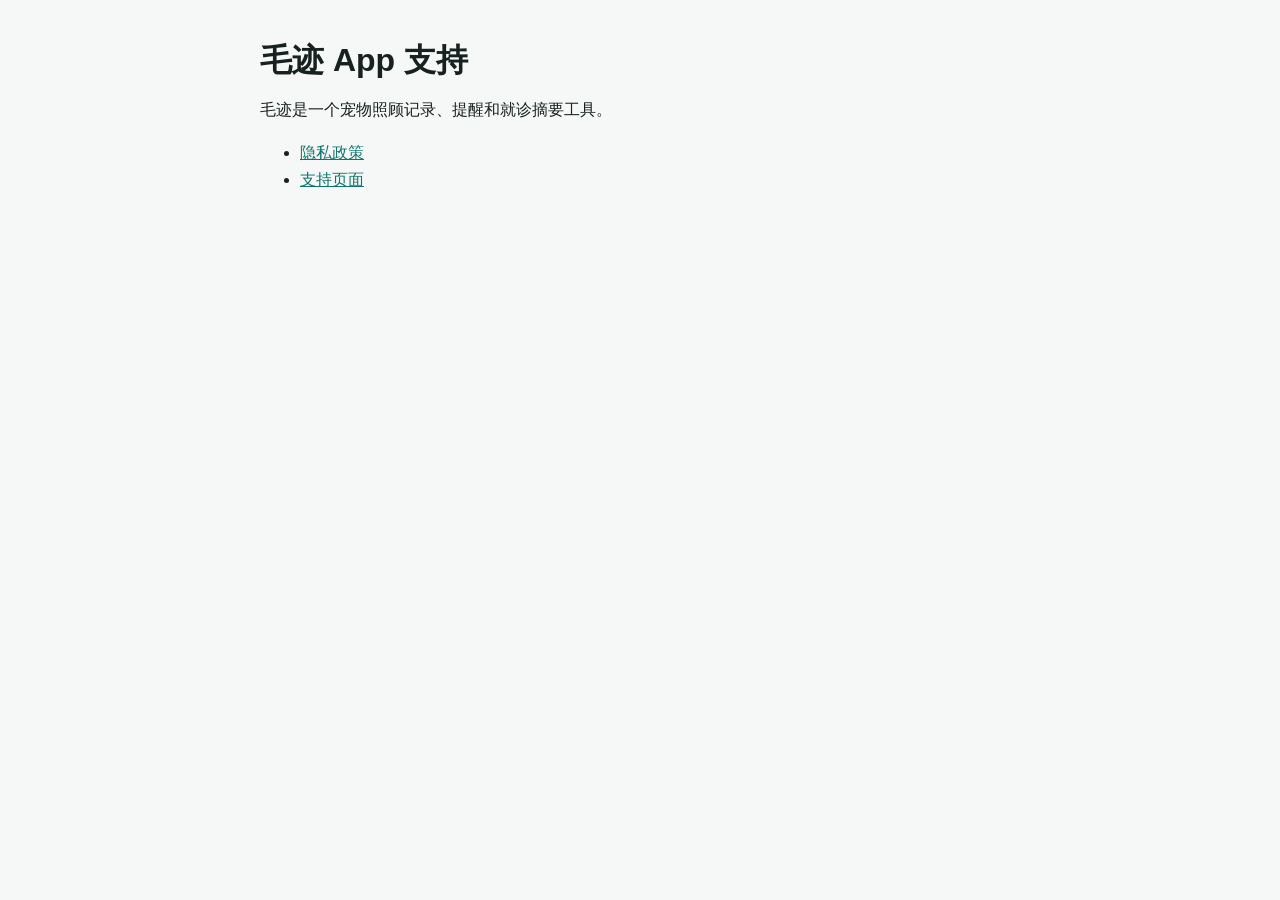
==== index.html @ d9070bbd "Publish Maoji App Store pages" ====
<!doctype html>
<html lang="zh-CN">
<head>
  <meta charset="utf-8">
  <meta name="viewport" content="width=device-width, initial-scale=1">
  <title>毛迹 App 支持</title>
  <style>
    body { font-family: -apple-system, BlinkMacSystemFont, "Segoe UI", sans-serif; line-height: 1.7; margin: 0; color: #17211f; background: #f6f8f7; }
    main { max-width: 760px; margin: 0 auto; padding: 40px 20px 64px; }
    h1 { font-size: 32px; line-height: 1.25; margin: 0 0 8px; }
    p, li { font-size: 16px; }
    a { color: #0f766e; }
  </style>
</head>
<body>
  <main>
    <h1>毛迹 App 支持</h1>
    <p>毛迹是一个宠物照顾记录、提醒和就诊摘要工具。</p>
    <ul>
      <li><a href="./privacy-policy.html">隐私政策</a></li>
      <li><a href="./support.html">支持页面</a></li>
    </ul>
  </main>
</body>
</html>
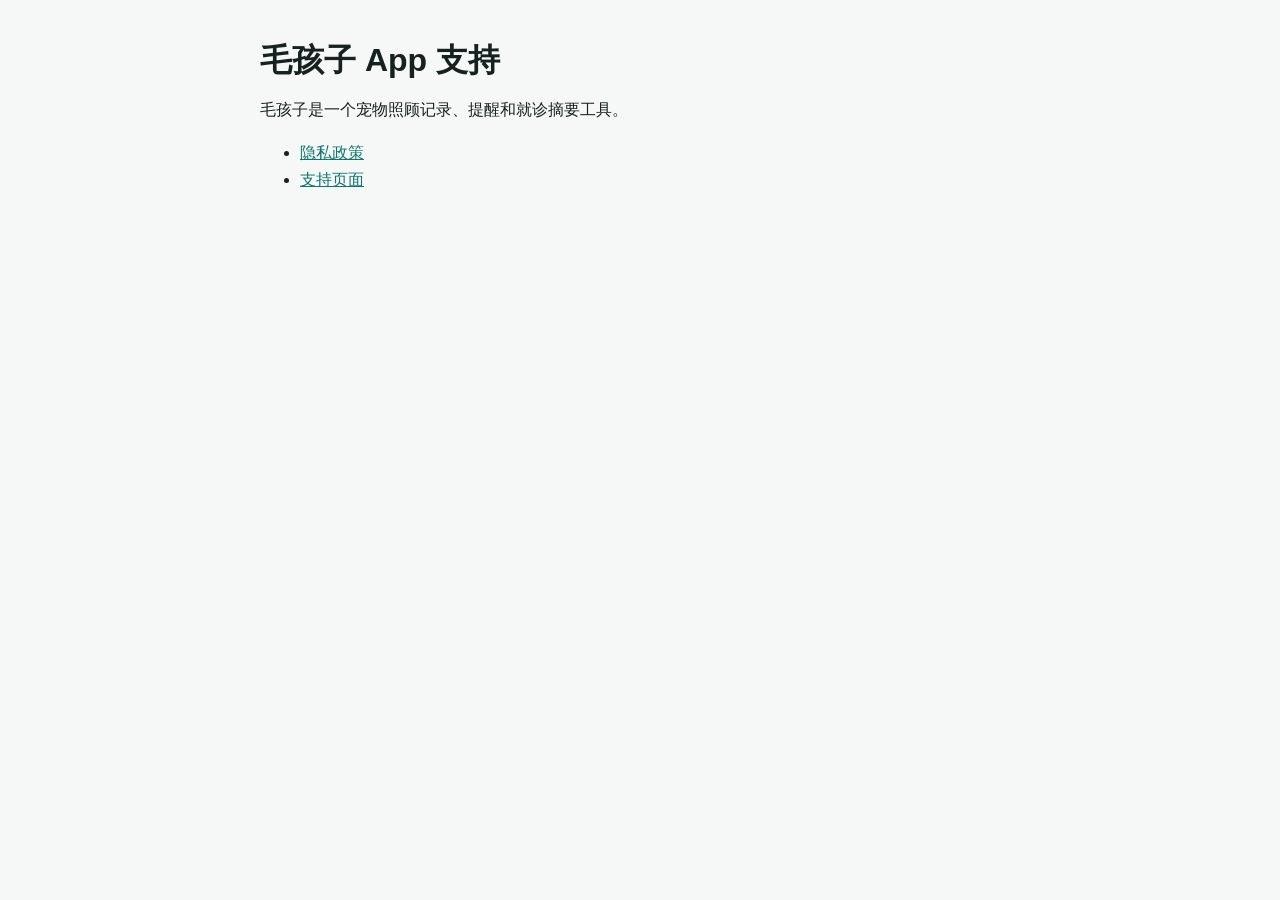
==== commit df3596fc: "Publish 毛孩子 store pages and support email. GitHub Pages still advertised the old name; App Review ne" ====
--- a/index.html
+++ b/index.html
@@ -3,7 +3,7 @@
 <head>
   <meta charset="utf-8">
   <meta name="viewport" content="width=device-width, initial-scale=1">
-  <title>毛迹 App 支持</title>
+  <title>毛孩子 App 支持</title>
   <style>
     body { font-family: -apple-system, BlinkMacSystemFont, "Segoe UI", sans-serif; line-height: 1.7; margin: 0; color: #17211f; background: #f6f8f7; }
     main { max-width: 760px; margin: 0 auto; padding: 40px 20px 64px; }
@@ -14,8 +14,8 @@
 </head>
 <body>
   <main>
-    <h1>毛迹 App 支持</h1>
-    <p>毛迹是一个宠物照顾记录、提醒和就诊摘要工具。</p>
+    <h1>毛孩子 App 支持</h1>
+    <p>毛孩子是一个宠物照顾记录、提醒和就诊摘要工具。</p>
     <ul>
       <li><a href="./privacy-policy.html">隐私政策</a></li>
       <li><a href="./support.html">支持页面</a></li>
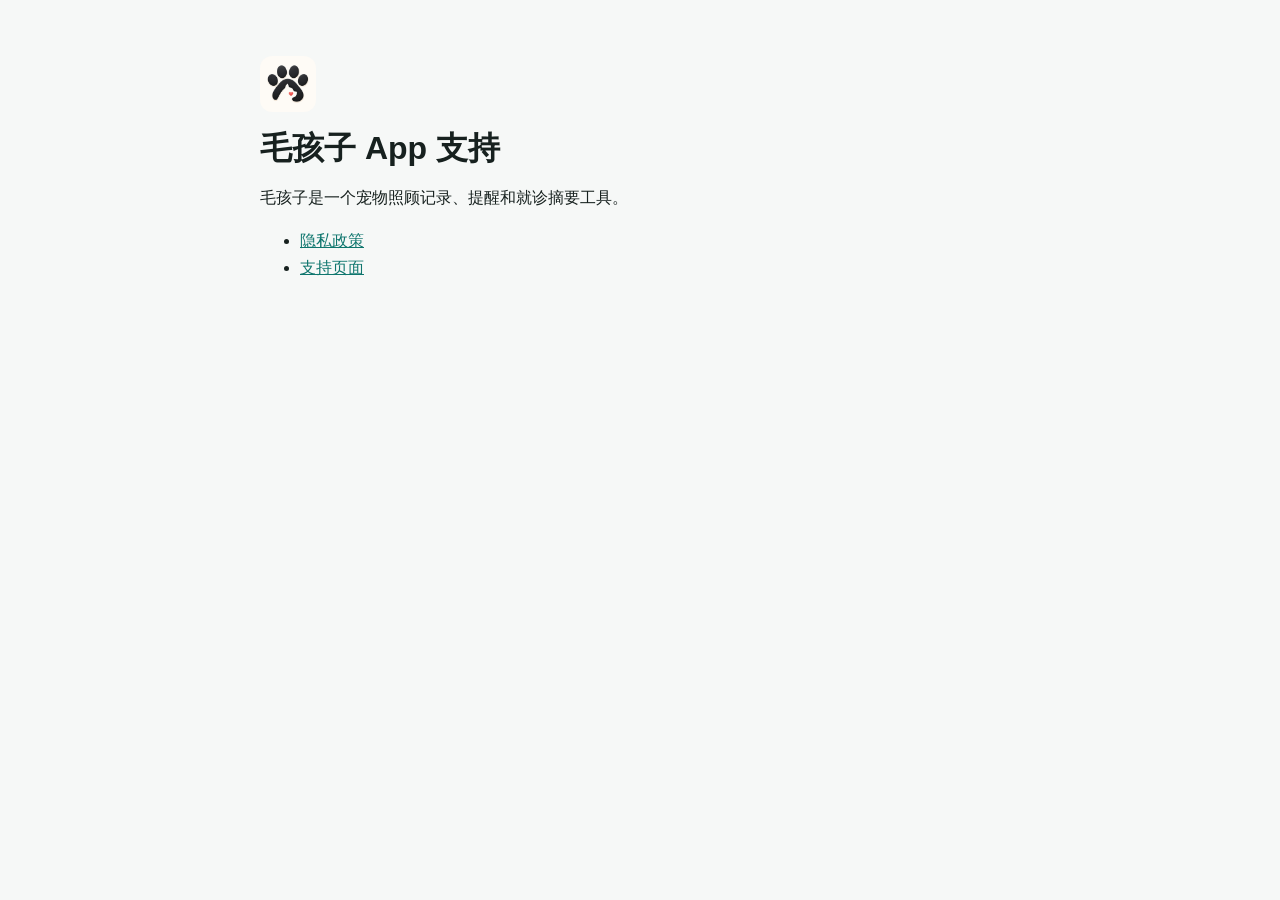
==== commit 9e066eef: "Show the 毛孩子 paw icon on App Store support pages. Co-authored-by: Cursor <cursoragent@cursor.com>" ====
--- a/index.html
+++ b/index.html
@@ -4,16 +4,20 @@
   <meta charset="utf-8">
   <meta name="viewport" content="width=device-width, initial-scale=1">
   <title>毛孩子 App 支持</title>
+  <link rel="icon" type="image/png" sizes="32x32" href="./favicon-32.png">
+  <link rel="apple-touch-icon" href="./apple-touch-icon.png">
   <style>
     body { font-family: -apple-system, BlinkMacSystemFont, "Segoe UI", sans-serif; line-height: 1.7; margin: 0; color: #17211f; background: #f6f8f7; }
     main { max-width: 760px; margin: 0 auto; padding: 40px 20px 64px; }
     h1 { font-size: 32px; line-height: 1.25; margin: 0 0 8px; }
     p, li { font-size: 16px; }
     a { color: #0f766e; }
+    .brand img { width: 56px; height: 56px; border-radius: 12px; display: block; margin: 0 0 16px; }
   </style>
 </head>
 <body>
   <main>
+    <p class="brand"><img src="./apple-touch-icon.png" width="56" height="56" alt="毛孩子"></p>
     <h1>毛孩子 App 支持</h1>
     <p>毛孩子是一个宠物照顾记录、提醒和就诊摘要工具。</p>
     <ul>
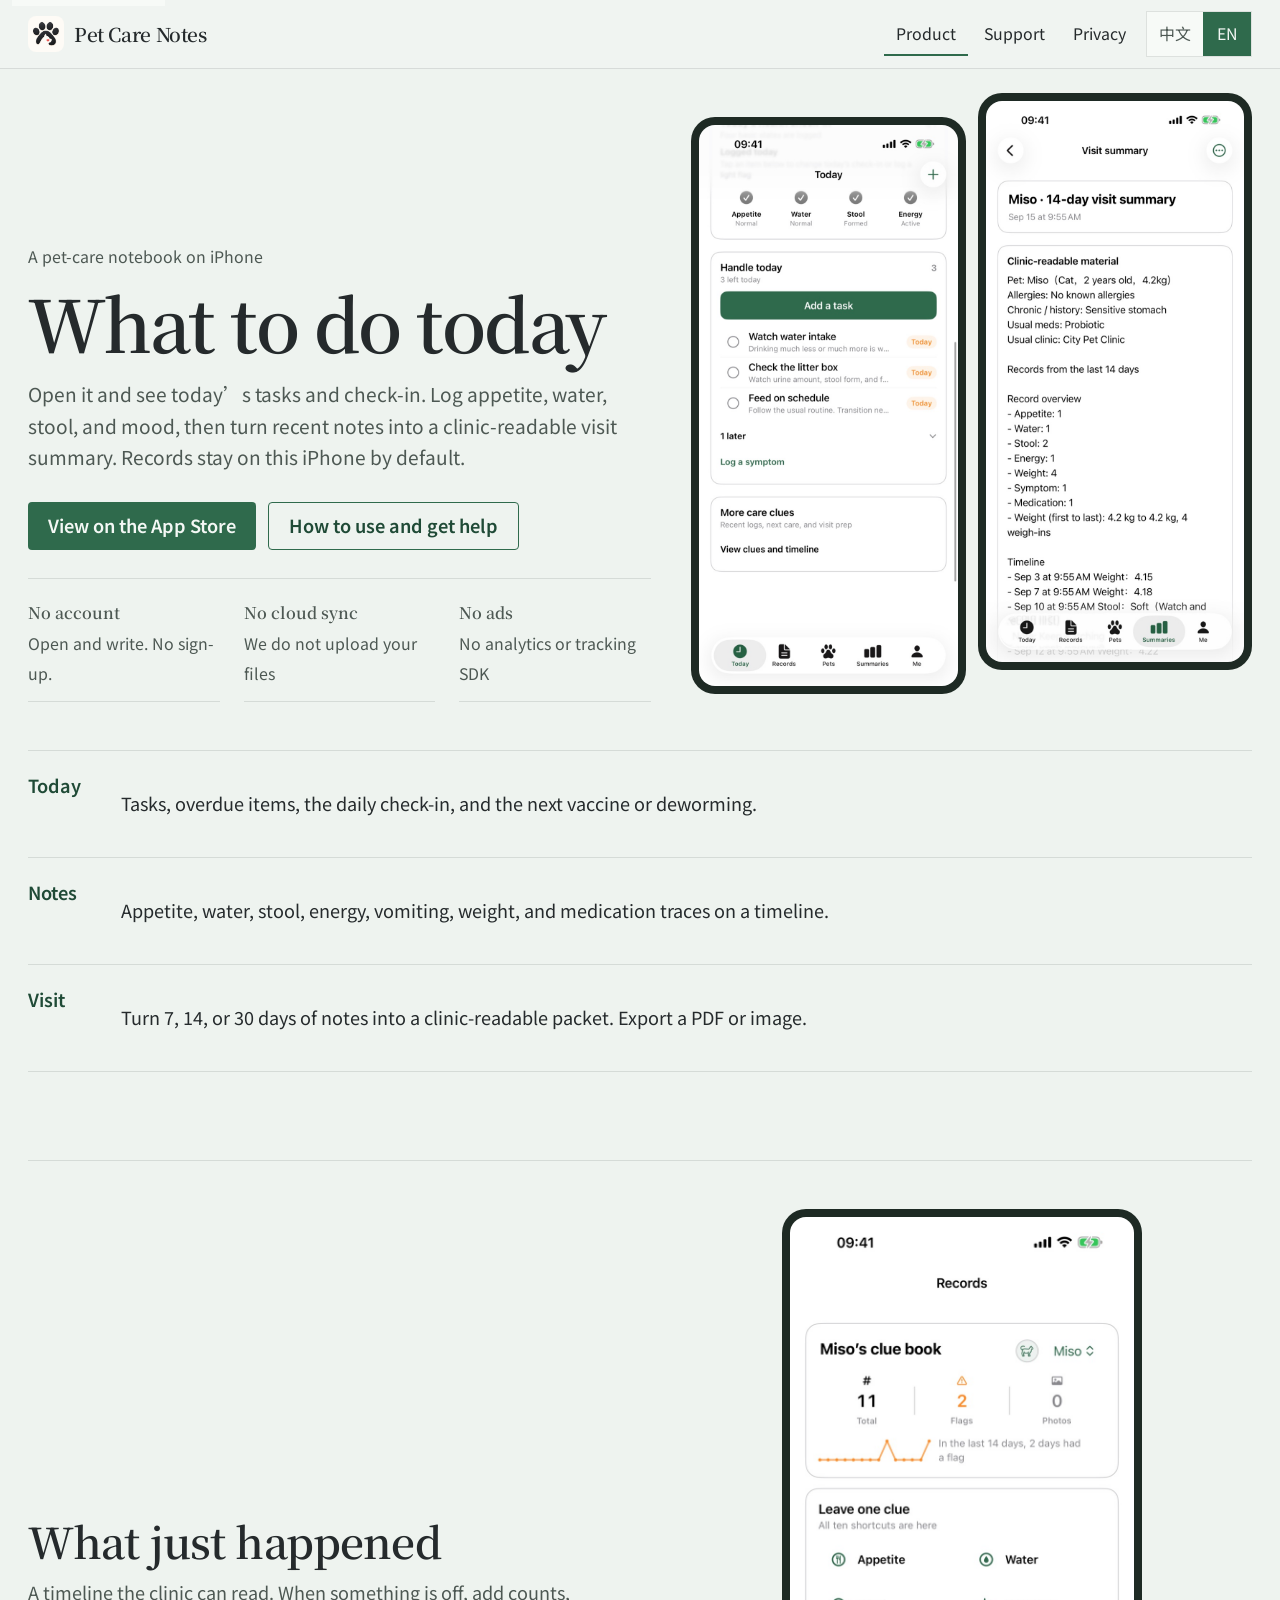
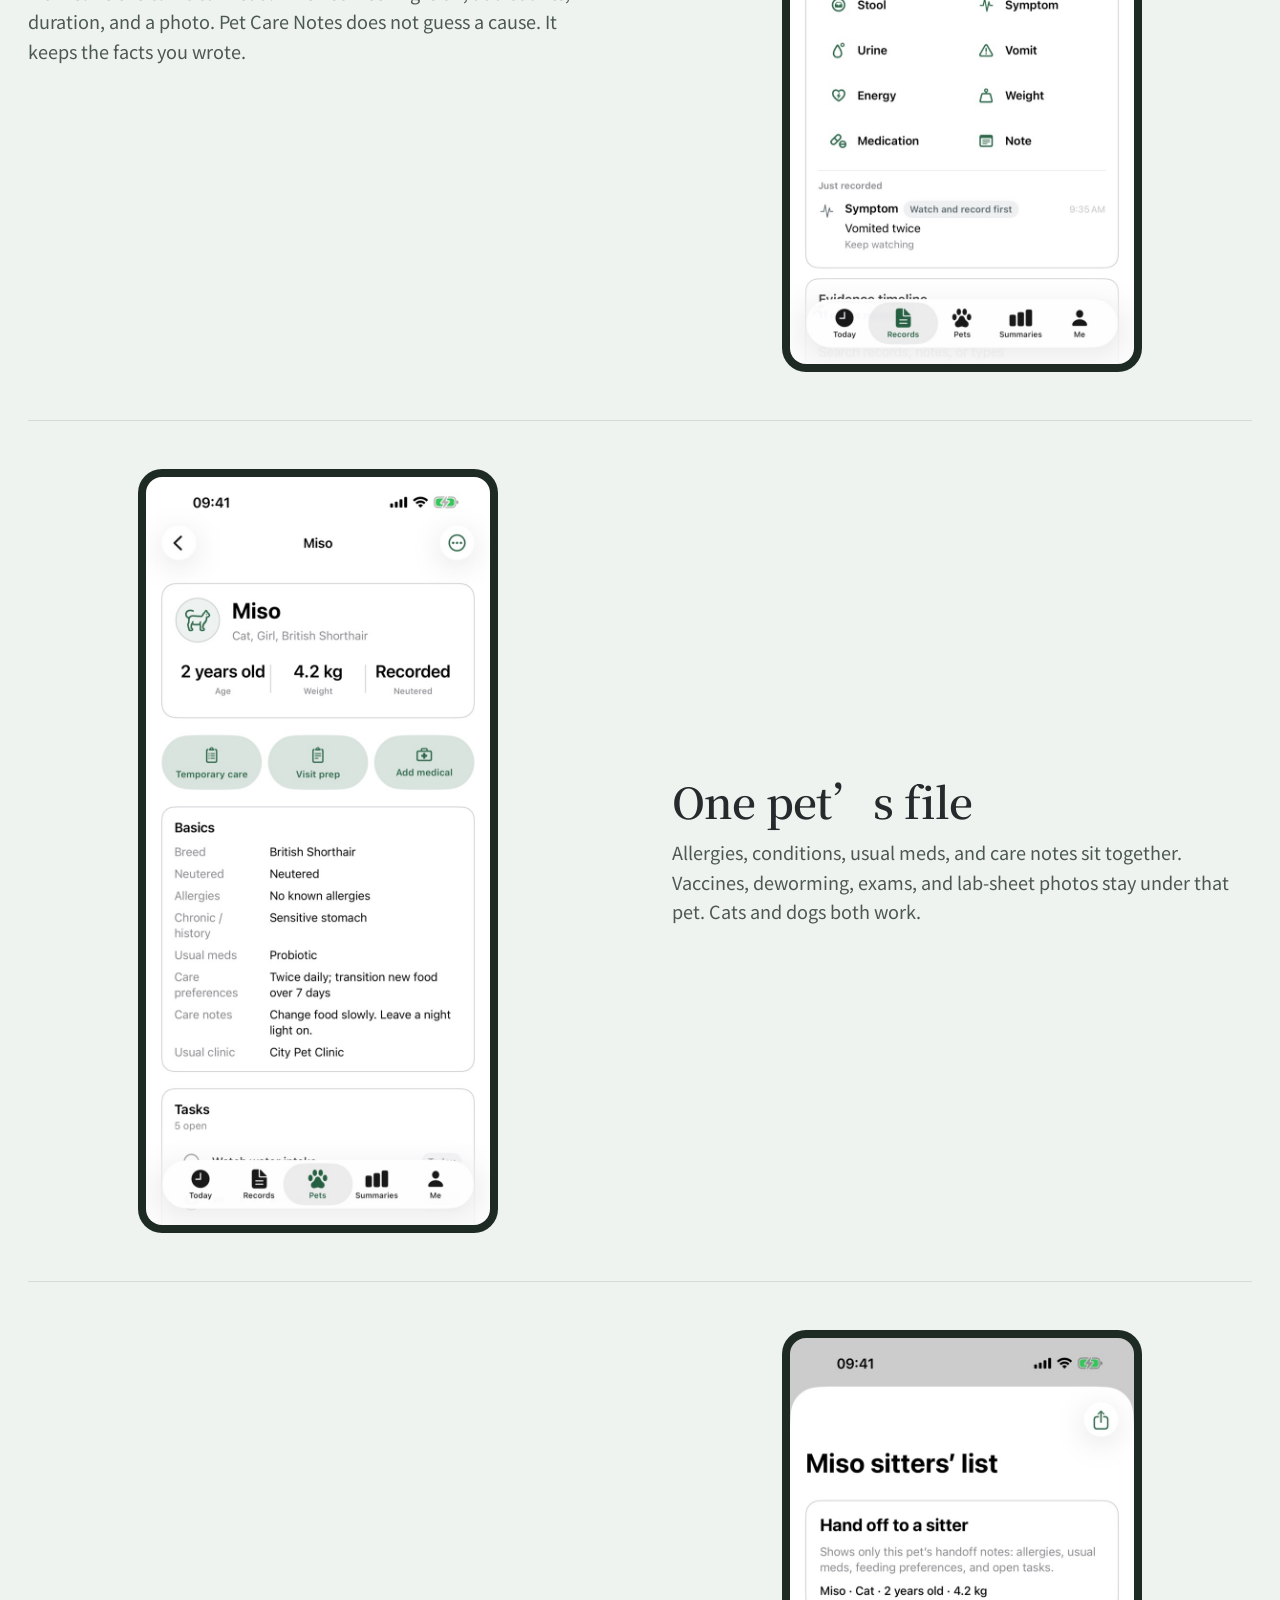
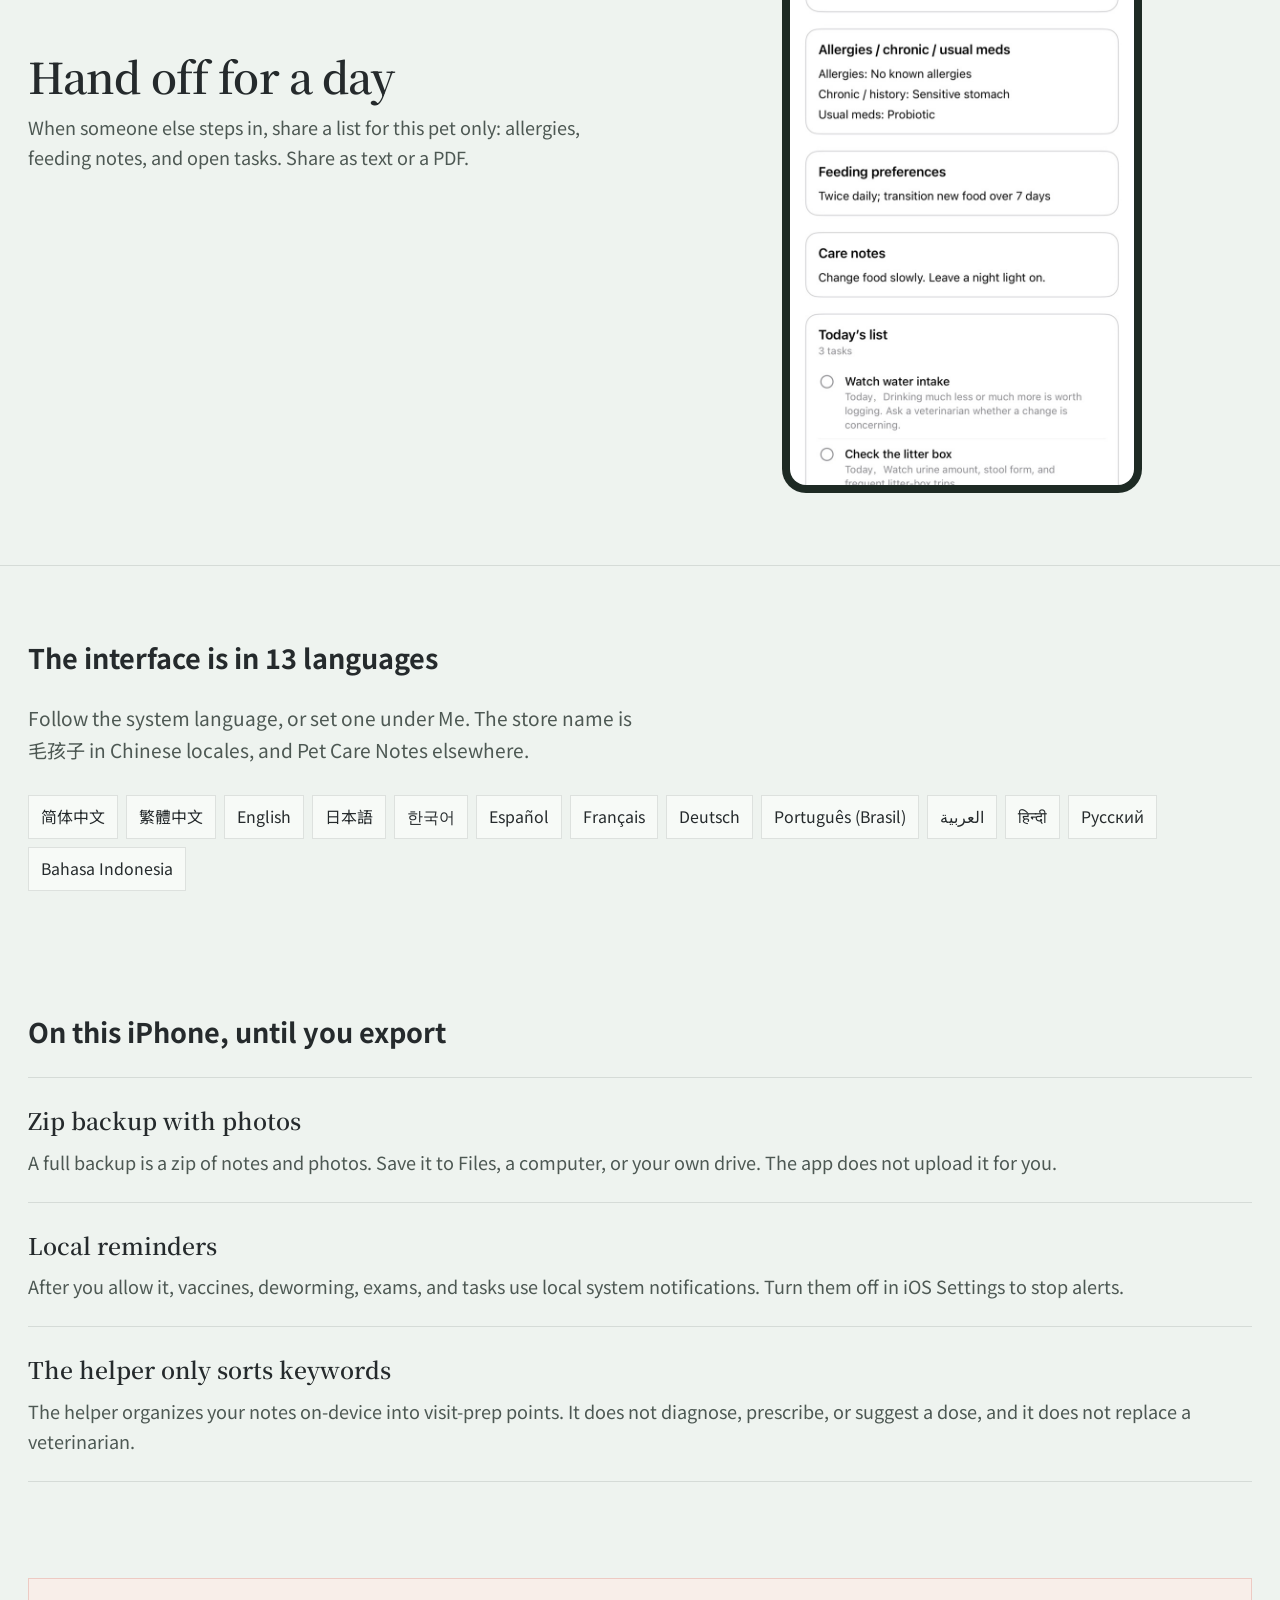
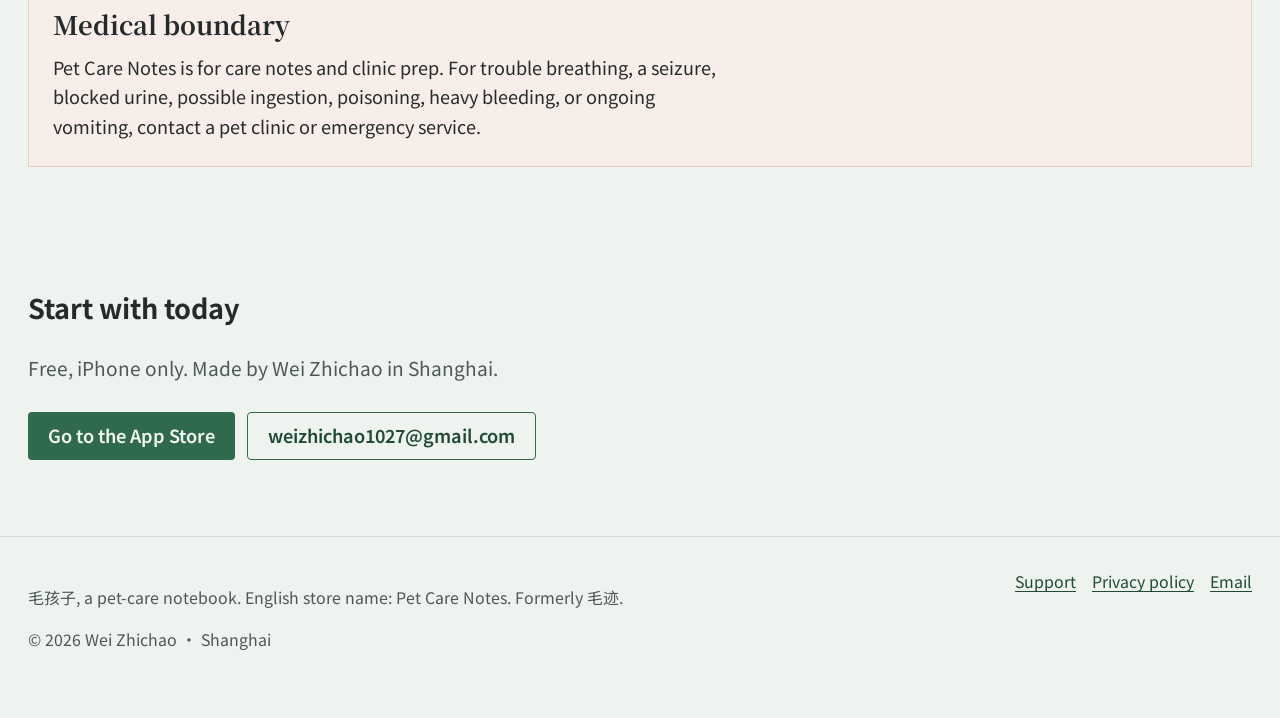
==== commit 51f1dee2: "Replace thin App Store stubs with the bilingual 毛孩子 site. Marketing, support, and privacy now share " ====
--- a/index.html
+++ b/index.html
@@ -1,29 +1,340 @@
 <!doctype html>
-<html lang="zh-CN">
+<html lang="zh-Hans">
 <head>
   <meta charset="utf-8">
   <meta name="viewport" content="width=device-width, initial-scale=1">
-  <title>毛孩子 App 支持</title>
-  <link rel="icon" type="image/png" sizes="32x32" href="./favicon-32.png">
-  <link rel="apple-touch-icon" href="./apple-touch-icon.png">
-  <style>
-    body { font-family: -apple-system, BlinkMacSystemFont, "Segoe UI", sans-serif; line-height: 1.7; margin: 0; color: #17211f; background: #f6f8f7; }
-    main { max-width: 760px; margin: 0 auto; padding: 40px 20px 64px; }
-    h1 { font-size: 32px; line-height: 1.25; margin: 0 0 8px; }
-    p, li { font-size: 16px; }
-    a { color: #0f766e; }
-    .brand img { width: 56px; height: 56px; border-radius: 12px; display: block; margin: 0 0 16px; }
-  </style>
+  <title>毛孩子 · Pet Care Notes</title>
+  <meta name="description" content="毛孩子是给宠主用的本机宠物照顾工具。打开就看见今天该做什么，记下刚刚发生的事，再整理成给医生看的摘要。无账号、无广告、无云同步。">
+  <meta property="og:title" content="毛孩子 · Pet Care Notes">
+  <meta property="og:description" content="本机记下猫狗今天该做什么，再把记录整理成就诊摘要。无账号，无广告。">
+  <meta property="og:image" content="assets/og-icon.png">
+  <meta property="og:type" content="website">
+  <link rel="canonical" href="https://weizhichao1027-collab.github.io/maoji-app-store-pages/">
+  <link rel="icon" type="image/png" sizes="32x32" href="assets/favicon-32.png">
+  <link rel="apple-touch-icon" href="assets/apple-touch-icon.png">
+  <link rel="preconnect" href="https://fonts.googleapis.com">
+  <link rel="preconnect" href="https://fonts.gstatic.com" crossorigin>
+  <link href="https://fonts.googleapis.com/css2?family=Noto+Sans+SC:wght@400;500;600;700&family=Noto+Serif+SC:wght@500;600;700&display=swap" rel="stylesheet">
+  <link rel="stylesheet" href="assets/site.css">
 </head>
 <body>
-  <main>
-    <p class="brand"><img src="./apple-touch-icon.png" width="56" height="56" alt="毛孩子"></p>
-    <h1>毛孩子 App 支持</h1>
-    <p>毛孩子是一个宠物照顾记录、提醒和就诊摘要工具。</p>
-    <ul>
-      <li><a href="./privacy-policy.html">隐私政策</a></li>
-      <li><a href="./support.html">支持页面</a></li>
-    </ul>
-  </main>
+  <input type="radio" name="site-lang" id="lang-zh" class="lang-switch" checked>
+  <input type="radio" name="site-lang" id="lang-en" class="lang-switch">
+  <div class="page">
+    <a class="skip" href="#main">
+      <span class="t-zh">跳到正文</span>
+      <span class="t-en">Skip to content</span>
+    </a>
+    <header class="site-header">
+      <div class="wrap">
+        <a class="brand" href="./">
+          <img src="assets/app-icon.png" width="36" height="36" alt="">
+          <span class="brand-name">
+            <span class="t-zh">毛孩子</span>
+            <span class="t-en">Pet Care Notes</span>
+          </span>
+        </a>
+        <nav class="nav" aria-label="Primary">
+          <a href="./" aria-current="page">
+            <span class="t-zh">产品</span>
+            <span class="t-en">Product</span>
+          </a>
+          <a href="support.html">
+            <span class="t-zh">支持</span>
+            <span class="t-en">Support</span>
+          </a>
+          <a href="privacy-policy.html">
+            <span class="t-zh">隐私</span>
+            <span class="t-en">Privacy</span>
+          </a>
+          <span class="lang-toggle" role="group" aria-label="Language">
+            <label for="lang-zh">中文</label>
+            <label for="lang-en">EN</label>
+          </span>
+        </nav>
+      </div>
+    </header>
+
+    <main id="main">
+      <section class="hero">
+        <div class="wrap hero-grid">
+          <div>
+            <p class="kicker">
+              <span class="t-zh">iPhone 上的宠物照顾笔记本</span>
+              <span class="t-en">A pet-care notebook on iPhone</span>
+            </p>
+            <h1>
+              <span class="t-zh">今天该做什么</span>
+              <span class="t-en">What to do today</span>
+            </h1>
+            <p class="lede">
+              <span class="t-zh">打开就看见待办和打卡。记下食欲、饮水、便便和精神，再把最近记录整理成医生可读的就诊摘要。数据默认只留在这台 iPhone。</span>
+              <span class="t-en">Open it and see today’s tasks and check-in. Log appetite, water, stool, and mood, then turn recent notes into a clinic-readable visit summary. Records stay on this iPhone by default.</span>
+            </p>
+            <div class="cta-row">
+              <a class="btn btn-solid" href="https://apps.apple.com/app/id6788202619">
+                <span class="t-zh">在 App Store 查看</span>
+                <span class="t-en">View on the App Store</span>
+              </a>
+              <a class="btn btn-line" href="support.html">
+                <span class="t-zh">使用说明与支持</span>
+                <span class="t-en">How to use and get help</span>
+              </a>
+            </div>
+            <div class="facts">
+              <div>
+                <b>
+                  <span class="t-zh">无账号</span>
+                  <span class="t-en">No account</span>
+                </b>
+                <span>
+                  <span class="t-zh">打开就能记，不用注册</span>
+                  <span class="t-en">Open and write. No sign-up.</span>
+                </span>
+              </div>
+              <div>
+                <b>
+                  <span class="t-zh">无云同步</span>
+                  <span class="t-en">No cloud sync</span>
+                </b>
+                <span>
+                  <span class="t-zh">我们不上传你的档案</span>
+                  <span class="t-en">We do not upload your files</span>
+                </span>
+              </div>
+              <div>
+                <b>
+                  <span class="t-zh">无广告</span>
+                  <span class="t-en">No ads</span>
+                </b>
+                <span>
+                  <span class="t-zh">也没有分析或追踪 SDK</span>
+                  <span class="t-en">No analytics or tracking SDK</span>
+                </span>
+              </div>
+            </div>
+          </div>
+          <div class="hero-phones" aria-hidden="false">
+            <figure class="phone">
+              <img class="shot-zh" src="assets/shots/zh-01-today.jpg" width="360" height="782" alt="今日页：待办、打卡和照顾舱">
+              <img class="shot-en" src="assets/shots/en-01-today.jpg" width="360" height="782" alt="Today: tasks, check-in, and the care desk">
+            </figure>
+            <figure class="phone">
+              <img class="shot-zh" src="assets/shots/zh-03-summary.jpg" width="360" height="782" alt="就诊摘要：只整理记录，不做诊断">
+              <img class="shot-en" src="assets/shots/en-03-summary.jpg" width="360" height="782" alt="Visit summary: records only, no diagnosis">
+            </figure>
+          </div>
+        </div>
+      </section>
+
+      <section class="ledger">
+        <div class="wrap">
+          <ol>
+            <li>
+              <span class="mark">
+                <span class="t-zh">今日</span>
+                <span class="t-en">Today</span>
+              </span>
+              <div>
+                <p class="t-zh">待办、逾期、健康打卡，和下一次疫苗或驱虫。</p>
+                <p class="t-en">Tasks, overdue items, the daily check-in, and the next vaccine or deworming.</p>
+              </div>
+            </li>
+            <li>
+              <span class="mark">
+                <span class="t-zh">记录</span>
+                <span class="t-en">Notes</span>
+              </span>
+              <div>
+                <p class="t-zh">食欲、饮水、排便、精神、呕吐、体重和用药痕迹，留在时间线里。</p>
+                <p class="t-en">Appetite, water, stool, energy, vomiting, weight, and medication traces on a timeline.</p>
+              </div>
+            </li>
+            <li>
+              <span class="mark">
+                <span class="t-zh">摘要</span>
+                <span class="t-en">Visit</span>
+              </span>
+              <div>
+                <p class="t-zh">把 7、14 或 30 天的记录整理成医生可读的材料，导出 PDF 或图片。</p>
+                <p class="t-en">Turn 7, 14, or 30 days of notes into a clinic-readable packet. Export a PDF or image.</p>
+              </div>
+            </li>
+          </ol>
+        </div>
+      </section>
+
+      <section class="feature">
+        <div class="wrap">
+          <article class="feature-grid">
+            <div class="copy">
+              <h2>
+                <span class="t-zh">记下刚刚发生的事</span>
+                <span class="t-en">What just happened</span>
+              </h2>
+              <p class="t-zh">时间线留下可给医生看的线索。异常时可以补次数、持续时间和照片。毛孩子不猜测病因，只保留你写下的事实。</p>
+              <p class="t-en">A timeline the clinic can read. When something is off, add counts, duration, and a photo. Pet Care Notes does not guess a cause. It keeps the facts you wrote.</p>
+            </div>
+            <figure class="feature-shot">
+              <img class="shot-zh" src="assets/shots/zh-02-records.jpg" width="360" height="782" alt="记录页时间线">
+              <img class="shot-en" src="assets/shots/en-02-records.jpg" width="360" height="782" alt="Records timeline">
+            </figure>
+          </article>
+
+          <article class="feature-grid reverse">
+            <div class="copy">
+              <h2>
+                <span class="t-zh">一只猫的档案</span>
+                <span class="t-en">One pet’s file</span>
+              </h2>
+              <p class="t-zh">过敏、慢病、常用药和照顾备注放在一起。疫苗、驱虫、体检和化验单照片也在同一只宠物下面。猫和狗都能建档。</p>
+              <p class="t-en">Allergies, conditions, usual meds, and care notes sit together. Vaccines, deworming, exams, and lab-sheet photos stay under that pet. Cats and dogs both work.</p>
+            </div>
+            <figure class="feature-shot">
+              <img class="shot-zh" src="assets/shots/zh-04-pet-detail.jpg" width="360" height="782" alt="宠物档案：过敏、慢病和照顾备注">
+              <img class="shot-en" src="assets/shots/en-04-pet-detail.jpg" width="360" height="782" alt="Pet file: allergies, conditions, and care notes">
+            </figure>
+          </article>
+
+          <article class="feature-grid">
+            <div class="copy">
+              <h2>
+                <span class="t-zh">交给临时照看的人</span>
+                <span class="t-en">Hand off for a day</span>
+              </h2>
+              <p class="t-zh">请人照看时，可以交出一份只含这只宠物的清单：过敏、喂食偏好、未完成事项。能分享文本或 PDF。</p>
+              <p class="t-en">When someone else steps in, share a list for this pet only: allergies, feeding notes, and open tasks. Share as text or a PDF.</p>
+            </div>
+            <figure class="feature-shot">
+              <img class="shot-zh" src="assets/shots/zh-05-temporary-care.jpg" width="360" height="782" alt="临时照看清单">
+              <img class="shot-en" src="assets/shots/en-05-temporary-care.jpg" width="360" height="782" alt="Temporary care list">
+            </figure>
+          </article>
+        </div>
+      </section>
+
+      <section class="languages">
+        <div class="wrap">
+          <h2>
+            <span class="t-zh">界面有 13 种语言</span>
+            <span class="t-en">The interface is in 13 languages</span>
+          </h2>
+          <p class="lede">
+            <span class="t-zh">可跟随系统，也可在「我的」里单独指定。商店名在中文地区是毛孩子，在其他地区是 Pet Care Notes。</span>
+            <span class="t-en">Follow the system language, or set one under Me. The store name is 毛孩子 in Chinese locales, and Pet Care Notes elsewhere.</span>
+          </p>
+          <ul class="chip-list">
+            <li>简体中文</li>
+            <li>繁體中文</li>
+            <li>English</li>
+            <li>日本語</li>
+            <li>한국어</li>
+            <li>Español</li>
+            <li>Français</li>
+            <li>Deutsch</li>
+            <li>Português (Brasil)</li>
+            <li>العربية</li>
+            <li>हिन्दी</li>
+            <li>Русский</li>
+            <li>Bahasa Indonesia</li>
+          </ul>
+        </div>
+      </section>
+
+      <section class="local-first">
+        <div class="wrap">
+          <h2>
+            <span class="t-zh">本机优先，换机自己带走</span>
+            <span class="t-en">On this iPhone, until you export</span>
+          </h2>
+          <div class="local-grid">
+            <article>
+              <h3>
+                <span class="t-zh">含照片的 zip 备份</span>
+                <span class="t-en">Zip backup with photos</span>
+              </h3>
+              <p class="t-zh">完整备份是 zip，含文字和照片。存到文件、电脑或你自己的云盘。毛孩子不会替你上传。</p>
+              <p class="t-en">A full backup is a zip of notes and photos. Save it to Files, a computer, or your own drive. The app does not upload it for you.</p>
+            </article>
+            <article>
+              <h3>
+                <span class="t-zh">本地提醒</span>
+                <span class="t-en">Local reminders</span>
+              </h3>
+              <p class="t-zh">授权后，疫苗、驱虫、体检和照顾事项会用系统本地通知。关闭通知后不再提醒。</p>
+              <p class="t-en">After you allow it, vaccines, deworming, exams, and tasks use local system notifications. Turn them off in iOS Settings to stop alerts.</p>
+            </article>
+            <article>
+              <h3>
+                <span class="t-zh">照顾助手只整理关键词</span>
+                <span class="t-en">The helper only sorts keywords</span>
+              </h3>
+              <p class="t-zh">助手在本机把你写的观察收成就医准备笔记。它不提供诊断、处方或剂量建议，也不能替代兽医。</p>
+              <p class="t-en">The helper organizes your notes on-device into visit-prep points. It does not diagnose, prescribe, or suggest a dose, and it does not replace a veterinarian.</p>
+            </article>
+          </div>
+        </div>
+      </section>
+
+      <section class="boundary">
+        <div class="wrap">
+          <div class="notice">
+            <h2>
+              <span class="t-zh">医疗边界</span>
+              <span class="t-en">Medical boundary</span>
+            </h2>
+            <p class="t-zh">毛孩子只用于宠物照顾记录和就医准备。遇到呼吸困难、抽搐、尿闭、误食、中毒、大量出血或持续呕吐，请尽快联系线下宠物医院或急诊。</p>
+            <p class="t-en">Pet Care Notes is for care notes and clinic prep. For trouble breathing, a seizure, blocked urine, possible ingestion, poisoning, heavy bleeding, or ongoing vomiting, contact a pet clinic or emergency service.</p>
+          </div>
+        </div>
+      </section>
+
+      <section class="page-end">
+        <div class="wrap">
+          <h2>
+            <span class="t-zh">现在就可以记下今天</span>
+            <span class="t-en">Start with today</span>
+          </h2>
+          <p class="lede">
+            <span class="t-zh">免费，仅 iPhone。开发者魏智超，上海。</span>
+            <span class="t-en">Free, iPhone only. Made by Wei Zhichao in Shanghai.</span>
+          </p>
+          <div class="cta-row">
+            <a class="btn btn-solid" href="https://apps.apple.com/app/id6788202619">
+              <span class="t-zh">前往 App Store</span>
+              <span class="t-en">Go to the App Store</span>
+            </a>
+            <a class="btn btn-line" href="mailto:weizhichao1027@gmail.com">
+              weizhichao1027@gmail.com
+            </a>
+          </div>
+        </div>
+      </section>
+    </main>
+
+    <footer class="site-footer">
+      <div class="wrap">
+        <div>
+          <p>
+            <span class="t-zh">毛孩子 · 宠物照顾记录。英文商店名 Pet Care Notes。曾用名毛迹。</span>
+            <span class="t-en">毛孩子, a pet-care notebook. English store name: Pet Care Notes. Formerly 毛迹.</span>
+          </p>
+          <p>© 2026 Wei Zhichao · Shanghai</p>
+        </div>
+        <div class="footer-links">
+          <a href="support.html">
+            <span class="t-zh">技术支持</span>
+            <span class="t-en">Support</span>
+          </a>
+          <a href="privacy-policy.html">
+            <span class="t-zh">隐私政策</span>
+            <span class="t-en">Privacy policy</span>
+          </a>
+          <a href="mailto:weizhichao1027@gmail.com">Email</a>
+        </div>
+      </div>
+    </footer>
+  </div>
+  <script src="assets/site.js"></script>
 </body>
 </html>
--- a/assets/site.css
+++ b/assets/site.css
@@ -0,0 +1,658 @@
+html {
+  box-sizing: border-box;
+}
+
+*,
+*::before,
+*::after {
+  box-sizing: inherit;
+}
+
+:root {
+  --ink: #252a2c;
+  --muted: #4d5853;
+  --line: rgba(37, 42, 44, 0.12);
+  --teal: #2f6a4c;
+  --teal-deep: #1f4a36;
+  --wash: #dfe8e2;
+  --paper: #eef3ef;
+  --sheet: #f7faf7;
+  --heart: #c24b3c;
+  --display: "Songti SC", "Noto Serif SC", "STSong", "Source Han Serif SC", serif;
+  --sans: "PingFang SC", "Noto Sans SC", "Hiragino Sans GB", "Microsoft YaHei", sans-serif;
+  --space: 1.5rem;
+  --wide: 72rem;
+  --measure: 40rem;
+}
+
+html,
+body {
+  margin: 0;
+  padding: 0;
+  background: var(--paper);
+  color: var(--ink);
+  font-family: var(--sans);
+  font-size: 1.0625rem;
+  line-height: 1.65;
+  text-rendering: optimizeLegibility;
+}
+
+body {
+  min-height: 100dvh;
+  background-image:
+    radial-gradient(1200px 480px at 100% -10%, rgba(47, 106, 76, 0.08), transparent 58%),
+    radial-gradient(900px 420px at -10% 110%, rgba(47, 106, 76, 0.06), transparent 55%);
+}
+
+img {
+  max-width: 100%;
+  height: auto;
+  display: block;
+}
+
+a {
+  color: var(--teal-deep);
+  text-underline-offset: 0.16em;
+}
+
+a:hover {
+  color: var(--teal);
+}
+
+:focus-visible {
+  outline: 2px solid var(--teal);
+  outline-offset: 3px;
+}
+
+.skip {
+  position: absolute;
+  left: 12px;
+  top: -40px;
+  z-index: 8;
+  padding: 8px 12px;
+  background: var(--sheet);
+}
+
+.skip:focus {
+  top: 12px;
+}
+
+.lang-switch {
+  position: absolute;
+  width: 1px;
+  height: 1px;
+  opacity: 0;
+  pointer-events: none;
+}
+
+#lang-zh:checked ~ .page .t-en,
+#lang-en:checked ~ .page .t-zh,
+#lang-zh:checked ~ .page .shot-en,
+#lang-en:checked ~ .page .shot-zh {
+  display: none !important;
+}
+
+.page {
+  min-height: 100dvh;
+  display: flex;
+  flex-direction: column;
+}
+
+.wrap {
+  width: min(calc(100% - 2rem), var(--wide));
+  margin-inline: auto;
+}
+
+.site-header {
+  position: sticky;
+  top: 0;
+  z-index: 6;
+  background: color-mix(in srgb, var(--paper) 88%, white);
+  backdrop-filter: blur(12px);
+  border-bottom: 1px solid var(--line);
+}
+
+.site-header .wrap {
+  display: flex;
+  align-items: center;
+  gap: 16px;
+  min-height: 68px;
+}
+
+.brand {
+  display: inline-flex;
+  align-items: center;
+  gap: 10px;
+  color: inherit;
+  text-decoration: none;
+  min-height: 44px;
+  flex-shrink: 0;
+}
+
+.brand img {
+  width: 36px;
+  height: 36px;
+  border-radius: 8px;
+  background: #f6f1e8;
+}
+
+.brand-name {
+  font-family: var(--display);
+  font-weight: 600;
+  font-size: 1.125rem;
+  letter-spacing: -0.02em;
+  white-space: nowrap;
+}
+
+.nav {
+  display: flex;
+  align-items: center;
+  gap: 4px;
+  margin-left: auto;
+  flex-wrap: wrap;
+  justify-content: flex-end;
+}
+
+.nav a,
+.lang-toggle label {
+  display: inline-flex;
+  align-items: center;
+  justify-content: center;
+  min-height: 44px;
+  padding: 0 12px;
+  color: var(--ink);
+  text-decoration: none;
+  font-size: 0.9375rem;
+}
+
+.nav a[aria-current="page"] {
+  box-shadow: inset 0 -2px 0 var(--teal);
+}
+
+.lang-toggle {
+  display: inline-flex;
+  margin-left: 4px;
+  border: 1px solid var(--line);
+  background: var(--sheet);
+}
+
+.lang-toggle label {
+  cursor: pointer;
+  min-width: 48px;
+  color: var(--muted);
+}
+
+#lang-zh:checked ~ .page .lang-toggle label[for="lang-zh"],
+#lang-en:checked ~ .page .lang-toggle label[for="lang-en"] {
+  background: var(--teal);
+  color: #f4f8f5;
+}
+
+.hero {
+  padding: 48px 0 32px;
+}
+
+.hero-grid {
+  display: grid;
+  gap: 40px;
+}
+
+.kicker {
+  margin: 0 0 12px;
+  color: var(--muted);
+  font-size: 0.9375rem;
+}
+
+.hero h1 {
+  margin: 0 0 16px;
+  font-family: var(--display);
+  font-weight: 600;
+  font-size: clamp(2.25rem, 7vw, 4.25rem);
+  line-height: 1.12;
+  letter-spacing: -0.03em;
+  text-wrap: balance;
+  max-width: 14ch;
+}
+
+.lede {
+  margin: 0 0 28px;
+  max-width: 36rem;
+  color: var(--muted);
+  font-size: 1.125rem;
+}
+
+.cta-row {
+  display: flex;
+  flex-wrap: wrap;
+  gap: 12px;
+  margin-bottom: 28px;
+}
+
+.btn {
+  display: inline-flex;
+  align-items: center;
+  justify-content: center;
+  min-height: 48px;
+  padding: 0 20px;
+  border-radius: 4px;
+  text-decoration: none;
+  font-weight: 600;
+}
+
+.btn-solid {
+  background: var(--teal);
+  color: #f4f8f5;
+}
+
+.btn-solid:hover {
+  background: var(--teal-deep);
+  color: #f4f8f5;
+}
+
+.btn-line {
+  border: 1px solid var(--teal);
+  color: var(--teal-deep);
+  background: transparent;
+}
+
+.facts {
+  display: grid;
+  gap: 0;
+  border-top: 1px solid var(--line);
+}
+
+.facts div {
+  padding: 14px 0;
+  border-bottom: 1px solid var(--line);
+}
+
+.facts b {
+  display: block;
+  font-family: var(--display);
+  font-size: 1.25rem;
+  font-weight: 600;
+}
+
+.facts span {
+  color: var(--muted);
+  font-size: 0.9375rem;
+}
+
+.hero-phones {
+  display: flex;
+  gap: 12px;
+  overflow-x: auto;
+  padding-bottom: 8px;
+  scroll-snap-type: x mandatory;
+}
+
+.phone {
+  flex: 0 0 min(72vw, 280px);
+  scroll-snap-align: start;
+  margin: 0;
+  padding: 8px;
+  background: #1e2a24;
+  border-radius: 24px;
+}
+
+.phone img {
+  width: 100%;
+  border-radius: 16px;
+  background: #fff;
+}
+
+.ledger {
+  padding: 16px 0 64px;
+}
+
+.ledger ol {
+  list-style: none;
+  margin: 0;
+  padding: 0;
+  border-top: 1px solid var(--line);
+}
+
+.ledger li {
+  display: grid;
+  grid-template-columns: 4.5rem 1fr;
+  gap: 16px;
+  padding: 20px 0;
+  border-bottom: 1px solid var(--line);
+}
+
+.ledger time,
+.ledger .mark {
+  font-variant-numeric: tabular-nums;
+  color: var(--teal-deep);
+  font-weight: 600;
+}
+
+.feature {
+  padding: 24px 0;
+}
+
+.feature-grid {
+  display: grid;
+  gap: 32px;
+  align-items: center;
+  padding: 48px 0;
+  border-top: 1px solid var(--line);
+}
+
+.feature h2,
+.prose h1,
+.prose h2,
+.doc h2 {
+  font-family: var(--display);
+  font-weight: 600;
+  letter-spacing: -0.02em;
+  text-wrap: balance;
+  line-height: 1.2;
+}
+
+.feature h2 {
+  margin: 0 0 12px;
+  font-size: clamp(1.75rem, 4vw, 2.5rem);
+}
+
+.feature p {
+  margin: 0;
+  max-width: var(--measure);
+  color: var(--muted);
+}
+
+.feature-shot {
+  margin: 0;
+}
+
+.feature-shot img {
+  width: min(100%, 360px);
+  margin-inline: auto;
+  padding: 8px;
+  border-radius: 24px;
+  background: #1e2a24;
+}
+
+.languages,
+.local-first,
+.boundary,
+.page-end {
+  padding: 48px 0;
+}
+
+.languages {
+  border-top: 1px solid var(--line);
+}
+
+.chip-list {
+  display: flex;
+  flex-wrap: wrap;
+  gap: 8px;
+  margin: 20px 0 0;
+  padding: 0;
+  list-style: none;
+}
+
+.chip-list li {
+  padding: 8px 12px;
+  background: var(--sheet);
+  border: 1px solid var(--line);
+  font-size: 0.9375rem;
+}
+
+.local-grid {
+  display: grid;
+  gap: 0;
+  border-top: 1px solid var(--line);
+}
+
+.local-grid article {
+  padding: 24px 0;
+  border-bottom: 1px solid var(--line);
+}
+
+.local-grid h3,
+.qa dt,
+.doc h3 {
+  margin: 0 0 8px;
+  font-family: var(--display);
+  font-size: 1.35rem;
+  font-weight: 600;
+}
+
+.local-grid p,
+.qa dd {
+  margin: 0;
+  color: var(--muted);
+}
+
+.notice {
+  padding: 24px;
+  background: #f8eee9;
+  border: 1px solid rgba(194, 75, 60, 0.22);
+}
+
+.notice h2 {
+  margin: 0 0 8px;
+  font-family: var(--display);
+  font-size: 1.5rem;
+}
+
+.notice p {
+  margin: 0;
+  max-width: var(--measure);
+}
+
+.site-footer {
+  margin-top: auto;
+  padding: 32px 0 48px;
+  border-top: 1px solid var(--line);
+  color: var(--muted);
+  font-size: 0.9375rem;
+}
+
+.site-footer .wrap {
+  display: grid;
+  gap: 16px;
+}
+
+.footer-links {
+  display: flex;
+  flex-wrap: wrap;
+  gap: 8px 16px;
+}
+
+.page-hero {
+  padding: 48px 0 24px;
+}
+
+.page-hero h1 {
+  margin: 0 0 12px;
+  font-family: var(--display);
+  font-size: clamp(2rem, 6vw, 3.5rem);
+  line-height: 1.15;
+  letter-spacing: -0.03em;
+  max-width: 16ch;
+}
+
+.page-hero p {
+  margin: 0;
+  max-width: var(--measure);
+  color: var(--muted);
+}
+
+.how {
+  padding: 12px 0 32px;
+}
+
+.how article {
+  padding: 28px 0;
+  border-top: 1px solid var(--line);
+}
+
+.how h2 {
+  margin: 0 0 8px;
+  font-family: var(--display);
+  font-size: 1.75rem;
+}
+
+.how p,
+.how li {
+  color: var(--muted);
+}
+
+.how ul {
+  margin: 12px 0 0;
+  padding-left: 1.2rem;
+}
+
+.qa {
+  padding: 12px 0 48px;
+}
+
+.qa dl {
+  margin: 20px 0 0;
+}
+
+.qa div {
+  display: grid;
+  gap: 8px;
+  padding: 24px 0;
+  border-top: 1px solid var(--line);
+}
+
+.doc {
+  padding-bottom: 64px;
+}
+
+.doc .meta {
+  color: var(--muted);
+  margin-bottom: 32px;
+}
+
+.doc h2 {
+  margin: 36px 0 8px;
+  font-size: 1.5rem;
+}
+
+.doc p,
+.doc li {
+  max-width: 46rem;
+}
+
+.doc ul {
+  padding-left: 1.2rem;
+}
+
+.contact-box {
+  display: flex;
+  flex-wrap: wrap;
+  gap: 12px;
+  align-items: center;
+  padding: 20px 0 48px;
+}
+
+@media (max-width: 720px) {
+  .site-header .wrap {
+    flex-wrap: wrap;
+    min-height: 0;
+    padding-block: 8px;
+  }
+
+  .nav {
+    width: 100%;
+    margin-left: 0;
+    justify-content: space-between;
+  }
+
+  .nav a,
+  .lang-toggle label {
+    padding-inline: 8px;
+    font-size: 0.875rem;
+  }
+
+  .lang-toggle {
+    margin-left: 0;
+  }
+
+  .hero {
+    padding-top: 32px;
+  }
+}
+
+@media (min-width: 860px) {
+  .hero-grid {
+    grid-template-columns: minmax(0, 1fr) minmax(20rem, 0.9fr);
+    align-items: end;
+  }
+
+  .hero-phones {
+    display: grid;
+    grid-template-columns: 1fr 1fr;
+    overflow: visible;
+    align-items: end;
+  }
+
+  .phone {
+    flex: none;
+  }
+
+  .phone:last-child {
+    transform: translateY(-24px);
+  }
+
+  .facts {
+    grid-template-columns: repeat(3, 1fr);
+    gap: 0 24px;
+  }
+
+  .feature-grid {
+    grid-template-columns: 1fr 1fr;
+    gap: 64px;
+  }
+
+  .feature-grid.reverse .copy {
+    order: 2;
+  }
+
+  .local-grid,
+  .qa {
+    grid-template-columns: 1fr;
+  }
+
+  .qa div {
+    grid-template-columns: minmax(12rem, 18rem) 1fr;
+    gap: 32px;
+    align-items: start;
+  }
+
+  .site-footer .wrap {
+    grid-template-columns: 1fr auto;
+    align-items: start;
+  }
+}
+
+@media (prefers-reduced-motion: reduce) {
+  *,
+  *::before,
+  *::after {
+    scroll-behavior: auto !important;
+    animation: none !important;
+    transition: none !important;
+  }
+}
+
+@media print {
+  .site-header,
+  .cta-row,
+  .lang-toggle,
+  .hero-phones,
+  .site-footer .footer-links {
+    display: none !important;
+  }
+
+  body {
+    background: white;
+    color: black;
+  }
+}
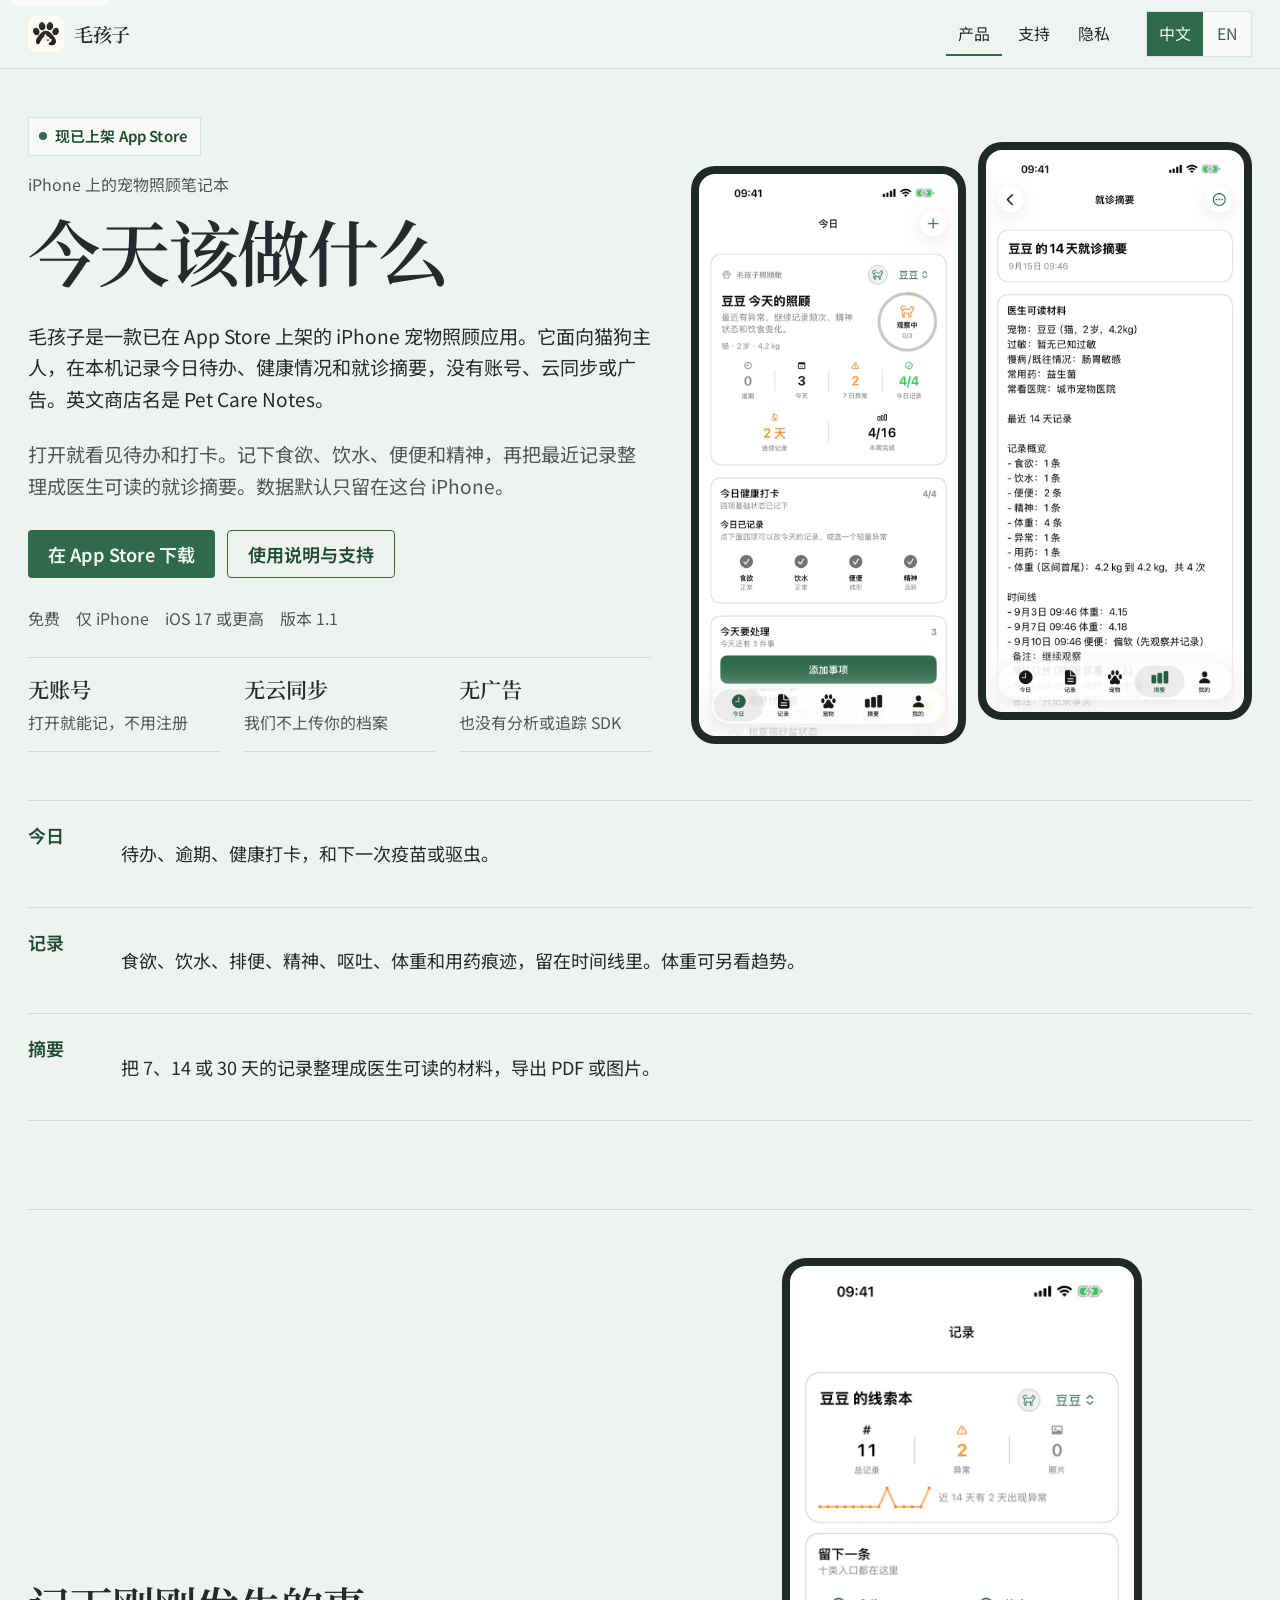
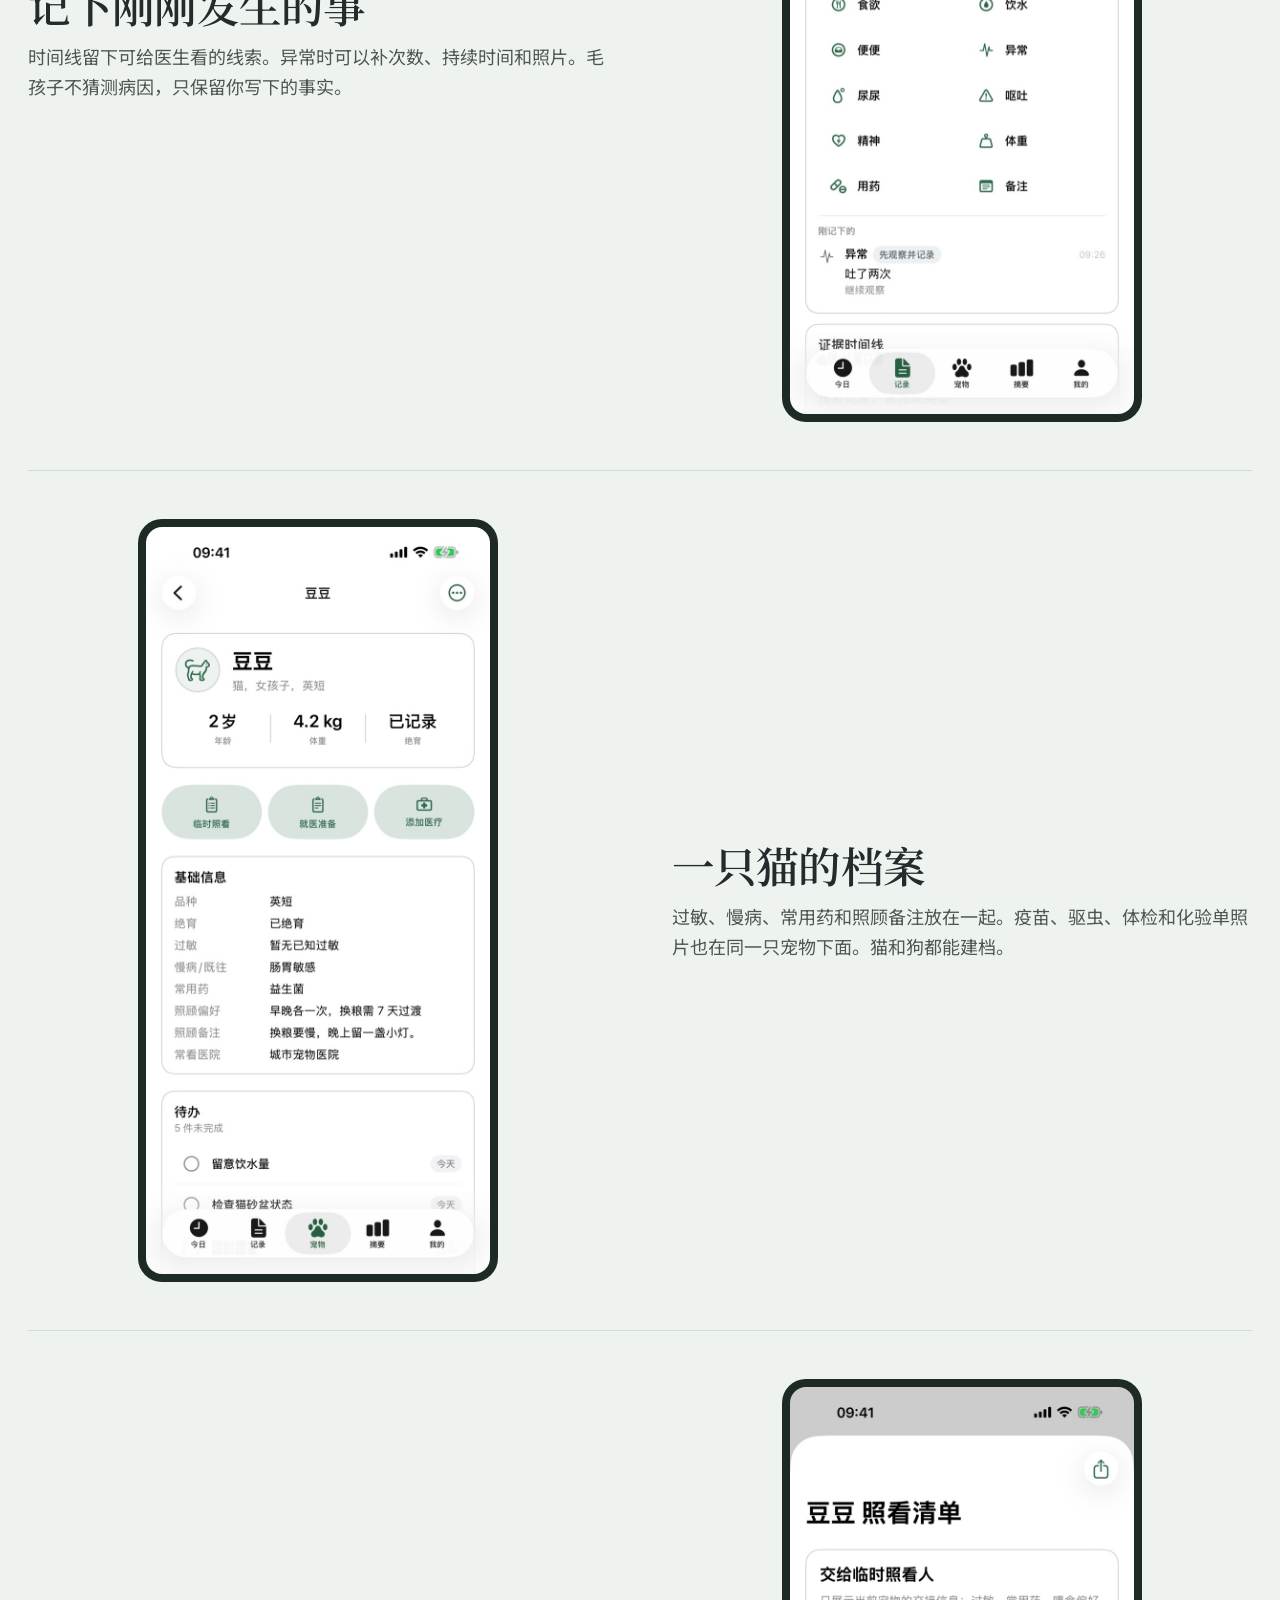
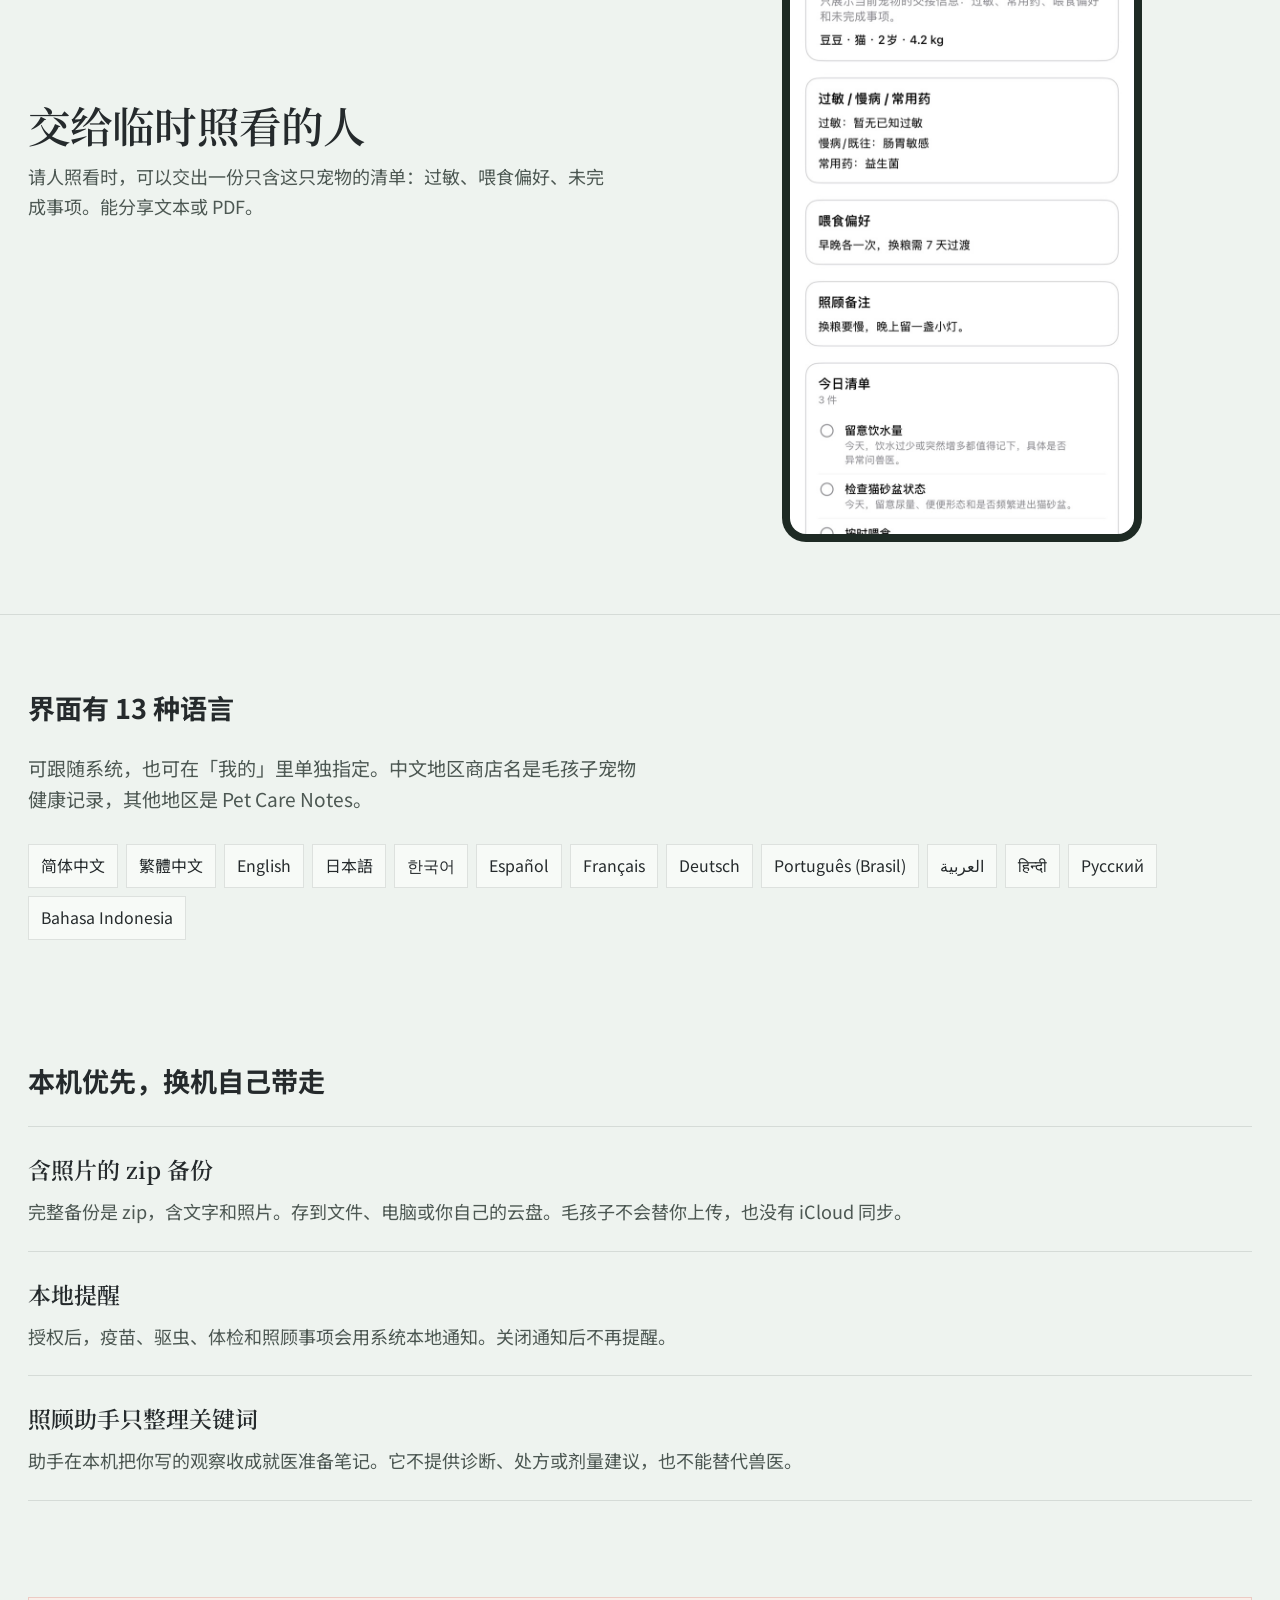
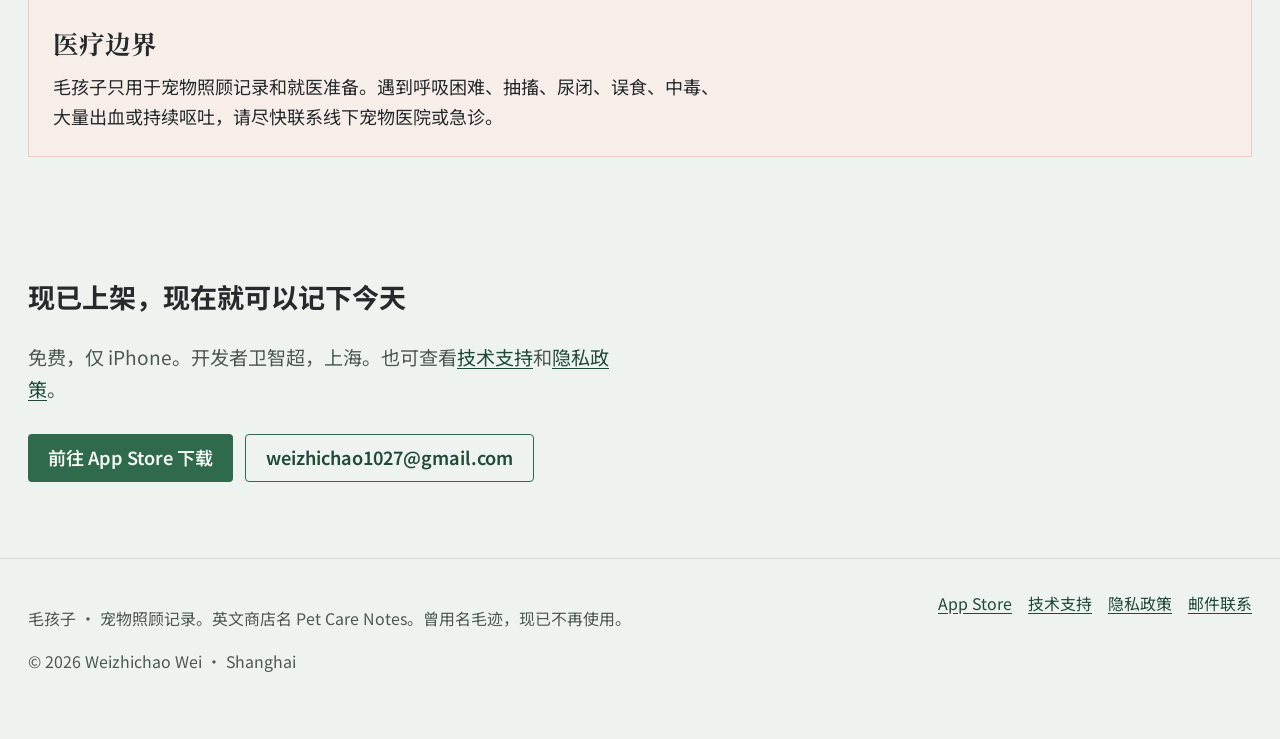
==== commit 94c6b5d6: "Publish the launched 毛孩子 site with SEO and the developer name 卫智超. The App is live, so the Pages sit" ====
--- a/index.html
+++ b/index.html
@@ -3,55 +3,121 @@
 <head>
   <meta charset="utf-8">
   <meta name="viewport" content="width=device-width, initial-scale=1">
-  <title>毛孩子 · Pet Care Notes</title>
-  <meta name="description" content="毛孩子是给宠主用的本机宠物照顾工具。打开就看见今天该做什么，记下刚刚发生的事，再整理成给医生看的摘要。无账号、无广告、无云同步。">
-  <meta property="og:title" content="毛孩子 · Pet Care Notes">
-  <meta property="og:description" content="本机记下猫狗今天该做什么，再把记录整理成就诊摘要。无账号，无广告。">
-  <meta property="og:image" content="assets/og-icon.png">
+  <title>毛孩子现已上架 App Store｜本机宠物照顾与就诊记录</title>
+  <meta name="description" content="毛孩子是已在 App Store 上架的 iPhone 宠物照顾应用。记录今日待办、健康情况和就诊摘要。无账号、无广告、无云同步。免费，需 iOS 17。">
+  <meta name="keywords" content="毛孩子,宠物照顾,宠物健康记录,就诊摘要,猫,狗,iPhone,App Store,Pet Care Notes">
+  <meta name="author" content="Weizhichao Wei">
+  <meta name="robots" content="index,follow">
+  <meta name="theme-color" content="#2f6a4c">
+  <meta name="apple-itunes-app" content="app-id=6788202619">
+  <link rel="canonical" href="https://weizhichao1027-collab.github.io/maoji-app-store-pages/">
+  <link rel="alternate" hreflang="zh-Hans" href="https://weizhichao1027-collab.github.io/maoji-app-store-pages/">
+  <link rel="alternate" hreflang="en" href="https://weizhichao1027-collab.github.io/maoji-app-store-pages/en/">
+  <link rel="alternate" hreflang="x-default" href="https://weizhichao1027-collab.github.io/maoji-app-store-pages/">
   <meta property="og:type" content="website">
-  <link rel="canonical" href="https://weizhichao1027-collab.github.io/maoji-app-store-pages/">
+  <meta property="og:site_name" content="毛孩子">
+  <meta property="og:locale" content="zh_CN">
+  <meta property="og:locale:alternate" content="en_US">
+  <meta property="og:title" content="毛孩子现已上架 App Store">
+  <meta property="og:description" content="本机记下猫狗今天该做什么，再把记录整理成就诊摘要。无账号，无广告，无云同步。">
+  <meta property="og:url" content="https://weizhichao1027-collab.github.io/maoji-app-store-pages/">
+  <meta property="og:image" content="https://weizhichao1027-collab.github.io/maoji-app-store-pages/assets/og-image.png">
+  <meta property="og:image:width" content="1200">
+  <meta property="og:image:height" content="630">
+  <meta property="og:image:alt" content="毛孩子 App 图标与现已上架 App Store">
+  <meta name="twitter:card" content="summary_large_image">
+  <meta name="twitter:title" content="毛孩子现已上架 App Store">
+  <meta name="twitter:description" content="iPhone 上的本机宠物照顾笔记本。免费，无账号，无广告。">
+  <meta name="twitter:image" content="https://weizhichao1027-collab.github.io/maoji-app-store-pages/assets/og-image.png">
   <link rel="icon" type="image/png" sizes="32x32" href="assets/favicon-32.png">
   <link rel="apple-touch-icon" href="assets/apple-touch-icon.png">
   <link rel="preconnect" href="https://fonts.googleapis.com">
   <link rel="preconnect" href="https://fonts.gstatic.com" crossorigin>
   <link href="https://fonts.googleapis.com/css2?family=Noto+Sans+SC:wght@400;500;600;700&family=Noto+Serif+SC:wght@500;600;700&display=swap" rel="stylesheet">
   <link rel="stylesheet" href="assets/site.css">
+  <script type="application/ld+json">
+  {
+    "@context": "https://schema.org",
+    "@graph": [
+      {
+        "@type": "Person",
+        "@id": "https://weizhichao1027-collab.github.io/maoji-app-store-pages/#publisher",
+        "name": "Weizhichao Wei",
+        "alternateName": "卫智超",
+        "email": "weizhichao1027@gmail.com",
+        "address": { "@type": "PostalAddress", "addressLocality": "Shanghai", "addressCountry": "CN" }
+      },
+      {
+        "@type": "WebSite",
+        "@id": "https://weizhichao1027-collab.github.io/maoji-app-store-pages/#website",
+        "name": "毛孩子",
+        "alternateName": ["毛孩子宠物健康记录", "Pet Care Notes"],
+        "url": "https://weizhichao1027-collab.github.io/maoji-app-store-pages/",
+        "inLanguage": "zh-Hans",
+        "publisher": { "@id": "https://weizhichao1027-collab.github.io/maoji-app-store-pages/#publisher" }
+      },
+      {
+        "@type": "WebPage",
+        "@id": "https://weizhichao1027-collab.github.io/maoji-app-store-pages/#webpage",
+        "url": "https://weizhichao1027-collab.github.io/maoji-app-store-pages/",
+        "name": "毛孩子现已上架 App Store",
+        "isPartOf": { "@id": "https://weizhichao1027-collab.github.io/maoji-app-store-pages/#website" },
+        "inLanguage": "zh-Hans",
+        "dateModified": "2026-09-16"
+      },
+      {
+        "@type": "MobileApplication",
+        "@id": "https://weizhichao1027-collab.github.io/maoji-app-store-pages/#app",
+        "name": "毛孩子",
+        "alternateName": ["毛孩子宠物健康记录", "Pet Care Notes", "Care Notes"],
+        "applicationCategory": "LifestyleApplication",
+        "operatingSystem": "iOS 17.0+",
+        "softwareVersion": "1.1",
+        "isAccessibleForFree": true,
+        "downloadUrl": "https://apps.apple.com/app/id6788202619",
+        "installUrl": "https://apps.apple.com/app/id6788202619",
+        "url": "https://apps.apple.com/app/id6788202619",
+        "description": "毛孩子是已在 App Store 上架的 iPhone 宠物照顾应用。面向猫狗主人，在本机记录今日待办、健康情况和就诊摘要。无账号、无云同步、无广告。",
+        "offers": { "@type": "Offer", "price": "0", "priceCurrency": "CNY" },
+        "author": { "@id": "https://weizhichao1027-collab.github.io/maoji-app-store-pages/#publisher" },
+        "publisher": { "@id": "https://weizhichao1027-collab.github.io/maoji-app-store-pages/#publisher" },
+        "inLanguage": ["zh-Hans", "zh-Hant", "en", "ja", "ko", "es", "fr", "de", "pt-BR", "ar", "hi", "ru", "id"],
+        "screenshot": [
+          "https://weizhichao1027-collab.github.io/maoji-app-store-pages/assets/shots/zh-01-today.jpg",
+          "https://weizhichao1027-collab.github.io/maoji-app-store-pages/assets/shots/zh-02-records.jpg",
+          "https://weizhichao1027-collab.github.io/maoji-app-store-pages/assets/shots/zh-03-summary.jpg"
+        ],
+        "featureList": "宠物档案、今日待办与打卡、健康记录、体重趋势、就诊摘要、临时照看清单、含照片的 zip 备份、13 种界面语言",
+        "softwareHelp": "https://weizhichao1027-collab.github.io/maoji-app-store-pages/support.html"
+      },
+      {
+        "@type": "BreadcrumbList",
+        "itemListElement": [
+          { "@type": "ListItem", "position": 1, "name": "毛孩子", "item": "https://weizhichao1027-collab.github.io/maoji-app-store-pages/" }
+        ]
+      }
+    ]
+  }
+  </script>
 </head>
 <body>
-  <input type="radio" name="site-lang" id="lang-zh" class="lang-switch" checked>
-  <input type="radio" name="site-lang" id="lang-en" class="lang-switch">
   <div class="page">
-    <a class="skip" href="#main">
-      <span class="t-zh">跳到正文</span>
-      <span class="t-en">Skip to content</span>
-    </a>
+    <a class="skip" href="#main">跳到正文</a>
     <header class="site-header">
       <div class="wrap">
         <a class="brand" href="./">
-          <img src="assets/app-icon.png" width="36" height="36" alt="">
-          <span class="brand-name">
-            <span class="t-zh">毛孩子</span>
-            <span class="t-en">Pet Care Notes</span>
-          </span>
+          <img src="assets/app-icon.png" width="36" height="36" alt="毛孩子 App 图标">
+          <span class="brand-name">毛孩子</span>
         </a>
-        <nav class="nav" aria-label="Primary">
-          <a href="./" aria-current="page">
-            <span class="t-zh">产品</span>
-            <span class="t-en">Product</span>
-          </a>
-          <a href="support.html">
-            <span class="t-zh">支持</span>
-            <span class="t-en">Support</span>
-          </a>
-          <a href="privacy-policy.html">
-            <span class="t-zh">隐私</span>
-            <span class="t-en">Privacy</span>
-          </a>
-          <span class="lang-toggle" role="group" aria-label="Language">
-            <label for="lang-zh">中文</label>
-            <label for="lang-en">EN</label>
-          </span>
+        <nav class="nav" aria-label="主导航">
+          <a href="./" aria-current="page">产品</a>
+          <a href="support.html">支持</a>
+          <a href="privacy-policy.html">隐私</a>
         </nav>
+        <span class="lang-toggle" role="group" aria-label="语言">
+          <a href="./" hreflang="zh-Hans" lang="zh-Hans" aria-current="true">中文</a>
+          <a href="en/" hreflang="en" lang="en">EN</a>
+        </span>
       </div>
     </header>
 
@@ -59,69 +125,42 @@
       <section class="hero">
         <div class="wrap hero-grid">
           <div>
-            <p class="kicker">
-              <span class="t-zh">iPhone 上的宠物照顾笔记本</span>
-              <span class="t-en">A pet-care notebook on iPhone</span>
+            <p class="live-badge"><span class="live-dot" aria-hidden="true"></span>现已上架 App Store</p>
+            <p class="kicker">iPhone 上的宠物照顾笔记本</p>
+            <h1>今天该做什么</h1>
+            <p class="definition">毛孩子是一款已在 App Store 上架的 iPhone 宠物照顾应用。它面向猫狗主人，在本机记录今日待办、健康情况和就诊摘要，没有账号、云同步或广告。英文商店名是 Pet Care Notes。</p>
+            <p class="lede">打开就看见待办和打卡。记下食欲、饮水、便便和精神，再把最近记录整理成医生可读的就诊摘要。数据默认只留在这台 iPhone。</p>
+            <div class="cta-row">
+              <a class="btn btn-solid" href="https://apps.apple.com/app/id6788202619">在 App Store 下载</a>
+              <a class="btn btn-line" href="support.html">使用说明与支持</a>
+            </div>
+            <p class="store-meta">
+              <span>免费</span>
+              <span>仅 iPhone</span>
+              <span>iOS 17 或更高</span>
+              <span>版本 1.1</span>
             </p>
-            <h1>
-              <span class="t-zh">今天该做什么</span>
-              <span class="t-en">What to do today</span>
-            </h1>
-            <p class="lede">
-              <span class="t-zh">打开就看见待办和打卡。记下食欲、饮水、便便和精神，再把最近记录整理成医生可读的就诊摘要。数据默认只留在这台 iPhone。</span>
-              <span class="t-en">Open it and see today’s tasks and check-in. Log appetite, water, stool, and mood, then turn recent notes into a clinic-readable visit summary. Records stay on this iPhone by default.</span>
-            </p>
-            <div class="cta-row">
-              <a class="btn btn-solid" href="https://apps.apple.com/app/id6788202619">
-                <span class="t-zh">在 App Store 查看</span>
-                <span class="t-en">View on the App Store</span>
-              </a>
-              <a class="btn btn-line" href="support.html">
-                <span class="t-zh">使用说明与支持</span>
-                <span class="t-en">How to use and get help</span>
-              </a>
-            </div>
             <div class="facts">
               <div>
-                <b>
-                  <span class="t-zh">无账号</span>
-                  <span class="t-en">No account</span>
-                </b>
-                <span>
-                  <span class="t-zh">打开就能记，不用注册</span>
-                  <span class="t-en">Open and write. No sign-up.</span>
-                </span>
-              </div>
-              <div>
-                <b>
-                  <span class="t-zh">无云同步</span>
-                  <span class="t-en">No cloud sync</span>
-                </b>
-                <span>
-                  <span class="t-zh">我们不上传你的档案</span>
-                  <span class="t-en">We do not upload your files</span>
-                </span>
-              </div>
-              <div>
-                <b>
-                  <span class="t-zh">无广告</span>
-                  <span class="t-en">No ads</span>
-                </b>
-                <span>
-                  <span class="t-zh">也没有分析或追踪 SDK</span>
-                  <span class="t-en">No analytics or tracking SDK</span>
-                </span>
-              </div>
-            </div>
-          </div>
-          <div class="hero-phones" aria-hidden="false">
+                <b>无账号</b>
+                <span>打开就能记，不用注册</span>
+              </div>
+              <div>
+                <b>无云同步</b>
+                <span>我们不上传你的档案</span>
+              </div>
+              <div>
+                <b>无广告</b>
+                <span>也没有分析或追踪 SDK</span>
+              </div>
+            </div>
+          </div>
+          <div class="hero-phones">
             <figure class="phone">
-              <img class="shot-zh" src="assets/shots/zh-01-today.jpg" width="360" height="782" alt="今日页：待办、打卡和照顾舱">
-              <img class="shot-en" src="assets/shots/en-01-today.jpg" width="360" height="782" alt="Today: tasks, check-in, and the care desk">
+              <img src="assets/shots/zh-01-today.jpg" width="360" height="782" alt="毛孩子今日页：待办、打卡和照顾舱">
             </figure>
             <figure class="phone">
-              <img class="shot-zh" src="assets/shots/zh-03-summary.jpg" width="360" height="782" alt="就诊摘要：只整理记录，不做诊断">
-              <img class="shot-en" src="assets/shots/en-03-summary.jpg" width="360" height="782" alt="Visit summary: records only, no diagnosis">
+              <img src="assets/shots/zh-03-summary.jpg" width="360" height="782" alt="毛孩子就诊摘要：只整理记录，不做诊断">
             </figure>
           </div>
         </div>
@@ -131,33 +170,21 @@
         <div class="wrap">
           <ol>
             <li>
-              <span class="mark">
-                <span class="t-zh">今日</span>
-                <span class="t-en">Today</span>
-              </span>
-              <div>
-                <p class="t-zh">待办、逾期、健康打卡，和下一次疫苗或驱虫。</p>
-                <p class="t-en">Tasks, overdue items, the daily check-in, and the next vaccine or deworming.</p>
+              <span class="mark">今日</span>
+              <div>
+                <p>待办、逾期、健康打卡，和下一次疫苗或驱虫。</p>
               </div>
             </li>
             <li>
-              <span class="mark">
-                <span class="t-zh">记录</span>
-                <span class="t-en">Notes</span>
-              </span>
-              <div>
-                <p class="t-zh">食欲、饮水、排便、精神、呕吐、体重和用药痕迹，留在时间线里。</p>
-                <p class="t-en">Appetite, water, stool, energy, vomiting, weight, and medication traces on a timeline.</p>
+              <span class="mark">记录</span>
+              <div>
+                <p>食欲、饮水、排便、精神、呕吐、体重和用药痕迹，留在时间线里。体重可另看趋势。</p>
               </div>
             </li>
             <li>
-              <span class="mark">
-                <span class="t-zh">摘要</span>
-                <span class="t-en">Visit</span>
-              </span>
-              <div>
-                <p class="t-zh">把 7、14 或 30 天的记录整理成医生可读的材料，导出 PDF 或图片。</p>
-                <p class="t-en">Turn 7, 14, or 30 days of notes into a clinic-readable packet. Export a PDF or image.</p>
+              <span class="mark">摘要</span>
+              <div>
+                <p>把 7、14 或 30 天的记录整理成医生可读的材料，导出 PDF 或图片。</p>
               </div>
             </li>
           </ol>
@@ -168,46 +195,31 @@
         <div class="wrap">
           <article class="feature-grid">
             <div class="copy">
-              <h2>
-                <span class="t-zh">记下刚刚发生的事</span>
-                <span class="t-en">What just happened</span>
-              </h2>
-              <p class="t-zh">时间线留下可给医生看的线索。异常时可以补次数、持续时间和照片。毛孩子不猜测病因，只保留你写下的事实。</p>
-              <p class="t-en">A timeline the clinic can read. When something is off, add counts, duration, and a photo. Pet Care Notes does not guess a cause. It keeps the facts you wrote.</p>
+              <h2>记下刚刚发生的事</h2>
+              <p>时间线留下可给医生看的线索。异常时可以补次数、持续时间和照片。毛孩子不猜测病因，只保留你写下的事实。</p>
             </div>
             <figure class="feature-shot">
-              <img class="shot-zh" src="assets/shots/zh-02-records.jpg" width="360" height="782" alt="记录页时间线">
-              <img class="shot-en" src="assets/shots/en-02-records.jpg" width="360" height="782" alt="Records timeline">
+              <img src="assets/shots/zh-02-records.jpg" width="360" height="782" alt="毛孩子记录页时间线，含食欲和异常记录">
             </figure>
           </article>
 
           <article class="feature-grid reverse">
             <div class="copy">
-              <h2>
-                <span class="t-zh">一只猫的档案</span>
-                <span class="t-en">One pet’s file</span>
-              </h2>
-              <p class="t-zh">过敏、慢病、常用药和照顾备注放在一起。疫苗、驱虫、体检和化验单照片也在同一只宠物下面。猫和狗都能建档。</p>
-              <p class="t-en">Allergies, conditions, usual meds, and care notes sit together. Vaccines, deworming, exams, and lab-sheet photos stay under that pet. Cats and dogs both work.</p>
+              <h2>一只猫的档案</h2>
+              <p>过敏、慢病、常用药和照顾备注放在一起。疫苗、驱虫、体检和化验单照片也在同一只宠物下面。猫和狗都能建档。</p>
             </div>
             <figure class="feature-shot">
-              <img class="shot-zh" src="assets/shots/zh-04-pet-detail.jpg" width="360" height="782" alt="宠物档案：过敏、慢病和照顾备注">
-              <img class="shot-en" src="assets/shots/en-04-pet-detail.jpg" width="360" height="782" alt="Pet file: allergies, conditions, and care notes">
+              <img src="assets/shots/zh-04-pet-detail.jpg" width="360" height="782" alt="毛孩子宠物档案：过敏、慢病和照顾备注">
             </figure>
           </article>
 
           <article class="feature-grid">
             <div class="copy">
-              <h2>
-                <span class="t-zh">交给临时照看的人</span>
-                <span class="t-en">Hand off for a day</span>
-              </h2>
-              <p class="t-zh">请人照看时，可以交出一份只含这只宠物的清单：过敏、喂食偏好、未完成事项。能分享文本或 PDF。</p>
-              <p class="t-en">When someone else steps in, share a list for this pet only: allergies, feeding notes, and open tasks. Share as text or a PDF.</p>
+              <h2>交给临时照看的人</h2>
+              <p>请人照看时，可以交出一份只含这只宠物的清单：过敏、喂食偏好、未完成事项。能分享文本或 PDF。</p>
             </div>
             <figure class="feature-shot">
-              <img class="shot-zh" src="assets/shots/zh-05-temporary-care.jpg" width="360" height="782" alt="临时照看清单">
-              <img class="shot-en" src="assets/shots/en-05-temporary-care.jpg" width="360" height="782" alt="Temporary care list">
+              <img src="assets/shots/zh-05-temporary-care.jpg" width="360" height="782" alt="毛孩子临时照看清单">
             </figure>
           </article>
         </div>
@@ -215,14 +227,8 @@
 
       <section class="languages">
         <div class="wrap">
-          <h2>
-            <span class="t-zh">界面有 13 种语言</span>
-            <span class="t-en">The interface is in 13 languages</span>
-          </h2>
-          <p class="lede">
-            <span class="t-zh">可跟随系统，也可在「我的」里单独指定。商店名在中文地区是毛孩子，在其他地区是 Pet Care Notes。</span>
-            <span class="t-en">Follow the system language, or set one under Me. The store name is 毛孩子 in Chinese locales, and Pet Care Notes elsewhere.</span>
-          </p>
+          <h2>界面有 13 种语言</h2>
+          <p class="lede">可跟随系统，也可在「我的」里单独指定。中文地区商店名是毛孩子宠物健康记录，其他地区是 Pet Care Notes。</p>
           <ul class="chip-list">
             <li>简体中文</li>
             <li>繁體中文</li>
@@ -243,34 +249,19 @@
 
       <section class="local-first">
         <div class="wrap">
-          <h2>
-            <span class="t-zh">本机优先，换机自己带走</span>
-            <span class="t-en">On this iPhone, until you export</span>
-          </h2>
+          <h2>本机优先，换机自己带走</h2>
           <div class="local-grid">
             <article>
-              <h3>
-                <span class="t-zh">含照片的 zip 备份</span>
-                <span class="t-en">Zip backup with photos</span>
-              </h3>
-              <p class="t-zh">完整备份是 zip，含文字和照片。存到文件、电脑或你自己的云盘。毛孩子不会替你上传。</p>
-              <p class="t-en">A full backup is a zip of notes and photos. Save it to Files, a computer, or your own drive. The app does not upload it for you.</p>
+              <h3>含照片的 zip 备份</h3>
+              <p>完整备份是 zip，含文字和照片。存到文件、电脑或你自己的云盘。毛孩子不会替你上传，也没有 iCloud 同步。</p>
             </article>
             <article>
-              <h3>
-                <span class="t-zh">本地提醒</span>
-                <span class="t-en">Local reminders</span>
-              </h3>
-              <p class="t-zh">授权后，疫苗、驱虫、体检和照顾事项会用系统本地通知。关闭通知后不再提醒。</p>
-              <p class="t-en">After you allow it, vaccines, deworming, exams, and tasks use local system notifications. Turn them off in iOS Settings to stop alerts.</p>
+              <h3>本地提醒</h3>
+              <p>授权后，疫苗、驱虫、体检和照顾事项会用系统本地通知。关闭通知后不再提醒。</p>
             </article>
             <article>
-              <h3>
-                <span class="t-zh">照顾助手只整理关键词</span>
-                <span class="t-en">The helper only sorts keywords</span>
-              </h3>
-              <p class="t-zh">助手在本机把你写的观察收成就医准备笔记。它不提供诊断、处方或剂量建议，也不能替代兽医。</p>
-              <p class="t-en">The helper organizes your notes on-device into visit-prep points. It does not diagnose, prescribe, or suggest a dose, and it does not replace a veterinarian.</p>
+              <h3>照顾助手只整理关键词</h3>
+              <p>助手在本机把你写的观察收成就医准备笔记。它不提供诊断、处方或剂量建议，也不能替代兽医。</p>
             </article>
           </div>
         </div>
@@ -279,34 +270,19 @@
       <section class="boundary">
         <div class="wrap">
           <div class="notice">
-            <h2>
-              <span class="t-zh">医疗边界</span>
-              <span class="t-en">Medical boundary</span>
-            </h2>
-            <p class="t-zh">毛孩子只用于宠物照顾记录和就医准备。遇到呼吸困难、抽搐、尿闭、误食、中毒、大量出血或持续呕吐，请尽快联系线下宠物医院或急诊。</p>
-            <p class="t-en">Pet Care Notes is for care notes and clinic prep. For trouble breathing, a seizure, blocked urine, possible ingestion, poisoning, heavy bleeding, or ongoing vomiting, contact a pet clinic or emergency service.</p>
+            <h2>医疗边界</h2>
+            <p>毛孩子只用于宠物照顾记录和就医准备。遇到呼吸困难、抽搐、尿闭、误食、中毒、大量出血或持续呕吐，请尽快联系线下宠物医院或急诊。</p>
           </div>
         </div>
       </section>
 
       <section class="page-end">
         <div class="wrap">
-          <h2>
-            <span class="t-zh">现在就可以记下今天</span>
-            <span class="t-en">Start with today</span>
-          </h2>
-          <p class="lede">
-            <span class="t-zh">免费，仅 iPhone。开发者魏智超，上海。</span>
-            <span class="t-en">Free, iPhone only. Made by Wei Zhichao in Shanghai.</span>
-          </p>
+          <h2>现已上架，现在就可以记下今天</h2>
+          <p class="lede">免费，仅 iPhone。开发者卫智超，上海。也可查看<a href="support.html">技术支持</a>和<a href="privacy-policy.html">隐私政策</a>。</p>
           <div class="cta-row">
-            <a class="btn btn-solid" href="https://apps.apple.com/app/id6788202619">
-              <span class="t-zh">前往 App Store</span>
-              <span class="t-en">Go to the App Store</span>
-            </a>
-            <a class="btn btn-line" href="mailto:weizhichao1027@gmail.com">
-              weizhichao1027@gmail.com
-            </a>
+            <a class="btn btn-solid" href="https://apps.apple.com/app/id6788202619">前往 App Store 下载</a>
+            <a class="btn btn-line" href="mailto:weizhichao1027@gmail.com">weizhichao1027@gmail.com</a>
           </div>
         </div>
       </section>
@@ -315,22 +291,14 @@
     <footer class="site-footer">
       <div class="wrap">
         <div>
-          <p>
-            <span class="t-zh">毛孩子 · 宠物照顾记录。英文商店名 Pet Care Notes。曾用名毛迹。</span>
-            <span class="t-en">毛孩子, a pet-care notebook. English store name: Pet Care Notes. Formerly 毛迹.</span>
-          </p>
-          <p>© 2026 Wei Zhichao · Shanghai</p>
+          <p>毛孩子 · 宠物照顾记录。英文商店名 Pet Care Notes。曾用名毛迹，现已不再使用。</p>
+          <p>© 2026 Weizhichao Wei · Shanghai</p>
         </div>
         <div class="footer-links">
-          <a href="support.html">
-            <span class="t-zh">技术支持</span>
-            <span class="t-en">Support</span>
-          </a>
-          <a href="privacy-policy.html">
-            <span class="t-zh">隐私政策</span>
-            <span class="t-en">Privacy policy</span>
-          </a>
-          <a href="mailto:weizhichao1027@gmail.com">Email</a>
+          <a href="https://apps.apple.com/app/id6788202619">App Store</a>
+          <a href="support.html">技术支持</a>
+          <a href="privacy-policy.html">隐私政策</a>
+          <a href="mailto:weizhichao1027@gmail.com">邮件联系</a>
         </div>
       </div>
     </footer>
--- a/assets/site.css
+++ b/assets/site.css
@@ -29,6 +29,8 @@
 body {
   margin: 0;
   padding: 0;
+  max-width: 100%;
+  overflow-x: hidden;
   background: var(--paper);
   color: var(--ink);
   font-family: var(--sans);
@@ -85,22 +87,17 @@
   pointer-events: none;
 }
 
-#lang-zh:checked ~ .page .t-en,
-#lang-en:checked ~ .page .t-zh,
-#lang-zh:checked ~ .page .shot-en,
-#lang-en:checked ~ .page .shot-zh {
-  display: none !important;
-}
-
 .page {
   min-height: 100dvh;
   display: flex;
   flex-direction: column;
+  overflow-x: clip;
 }
 
 .wrap {
   width: min(calc(100% - 2rem), var(--wide));
   margin-inline: auto;
+  min-width: 0;
 }
 
 .site-header {
@@ -110,6 +107,7 @@
   background: color-mix(in srgb, var(--paper) 88%, white);
   backdrop-filter: blur(12px);
   border-bottom: 1px solid var(--line);
+  max-width: 100%;
 }
 
 .site-header .wrap {
@@ -153,7 +151,12 @@
   justify-content: flex-end;
 }
 
+.site-header .lang-toggle {
+  margin-left: 8px;
+}
+
 .nav a,
+.lang-toggle a,
 .lang-toggle label {
   display: inline-flex;
   align-items: center;
@@ -176,12 +179,14 @@
   background: var(--sheet);
 }
 
+.lang-toggle a,
 .lang-toggle label {
   cursor: pointer;
   min-width: 48px;
   color: var(--muted);
 }
 
+.lang-toggle a[aria-current="true"],
 #lang-zh:checked ~ .page .lang-toggle label[for="lang-zh"],
 #lang-en:checked ~ .page .lang-toggle label[for="lang-en"] {
   background: var(--teal);
@@ -195,12 +200,82 @@
 .hero-grid {
   display: grid;
   gap: 40px;
+  min-width: 0;
 }
 
 .kicker {
   margin: 0 0 12px;
   color: var(--muted);
   font-size: 0.9375rem;
+}
+
+.live-badge {
+  display: inline-flex;
+  align-items: center;
+  gap: 8px;
+  margin: 0 0 16px;
+  padding: 6px 12px 6px 10px;
+  border: 1px solid var(--line);
+  background: var(--sheet);
+  color: var(--teal-deep);
+  font-size: 0.875rem;
+  font-weight: 600;
+  letter-spacing: 0.01em;
+}
+
+.live-dot {
+  width: 8px;
+  height: 8px;
+  border-radius: 50%;
+  background: var(--teal);
+  flex-shrink: 0;
+}
+
+.definition {
+  margin: 0 0 24px;
+  max-width: 38rem;
+  padding: 14px 0 0;
+  color: var(--ink);
+  font-size: 1.125rem;
+}
+
+.store-meta {
+  display: flex;
+  flex-wrap: wrap;
+  gap: 8px 16px;
+  margin: 0 0 24px;
+  color: var(--muted);
+  font-size: 0.9375rem;
+}
+
+.crumbs {
+  margin: 0 0 20px;
+  font-size: 0.875rem;
+}
+
+.crumbs ol {
+  display: flex;
+  flex-wrap: wrap;
+  gap: 6px 8px;
+  margin: 0;
+  padding: 0;
+  list-style: none;
+  color: var(--muted);
+}
+
+.crumbs li:not(:last-child)::after {
+  content: "/";
+  margin-left: 8px;
+  color: var(--line);
+}
+
+.crumbs a {
+  color: var(--teal-deep);
+  text-decoration: none;
+}
+
+.crumbs [aria-current="page"] {
+  color: var(--ink);
 }
 
 .hero h1 {
@@ -281,6 +356,8 @@
 .hero-phones {
   display: flex;
   gap: 12px;
+  min-width: 0;
+  max-width: 100%;
   overflow-x: auto;
   padding-bottom: 8px;
   scroll-snap-type: x mandatory;
@@ -288,6 +365,7 @@
 
 .phone {
   flex: 0 0 min(72vw, 280px);
+  max-width: calc(100vw - 3rem);
   scroll-snap-align: start;
   margin: 0;
   padding: 8px;
@@ -554,18 +632,49 @@
 
 @media (max-width: 720px) {
   .site-header .wrap {
-    flex-wrap: wrap;
+    display: grid;
+    grid-template-columns: minmax(0, 1fr) auto;
+    grid-template-rows: auto auto;
+    column-gap: 8px;
+    row-gap: 0;
     min-height: 0;
     padding-block: 8px;
   }
 
+  .brand {
+    grid-column: 1;
+    grid-row: 1;
+    min-width: 0;
+  }
+
+  .site-header .lang-toggle {
+    grid-column: 2;
+    grid-row: 1;
+    margin-left: 0;
+  }
+
   .nav {
+    grid-column: 1 / -1;
+    grid-row: 2;
+    display: grid;
+    grid-template-columns: repeat(3, minmax(0, 1fr));
     width: 100%;
     margin-left: 0;
-    justify-content: space-between;
+    justify-content: stretch;
+  }
+
+  .nav a {
+    padding-inline: 4px;
+  }
+
+  .lang-toggle a,
+  .lang-toggle label {
+    min-width: 40px;
+    padding-inline: 8px;
   }
 
   .nav a,
+  .lang-toggle a,
   .lang-toggle label {
     padding-inline: 8px;
     font-size: 0.875rem;
@@ -642,6 +751,25 @@
   }
 }
 
+.faq-lead {
+  max-width: var(--measure);
+  color: var(--muted);
+}
+
+.contact-box .wrap {
+  display: flex;
+  flex-wrap: wrap;
+  gap: 16px;
+  align-items: center;
+}
+
+.contact-box p {
+  margin: 0;
+  flex-basis: 100%;
+  max-width: 36rem;
+  color: var(--muted);
+}
+
 @media print {
   .site-header,
   .cta-row,
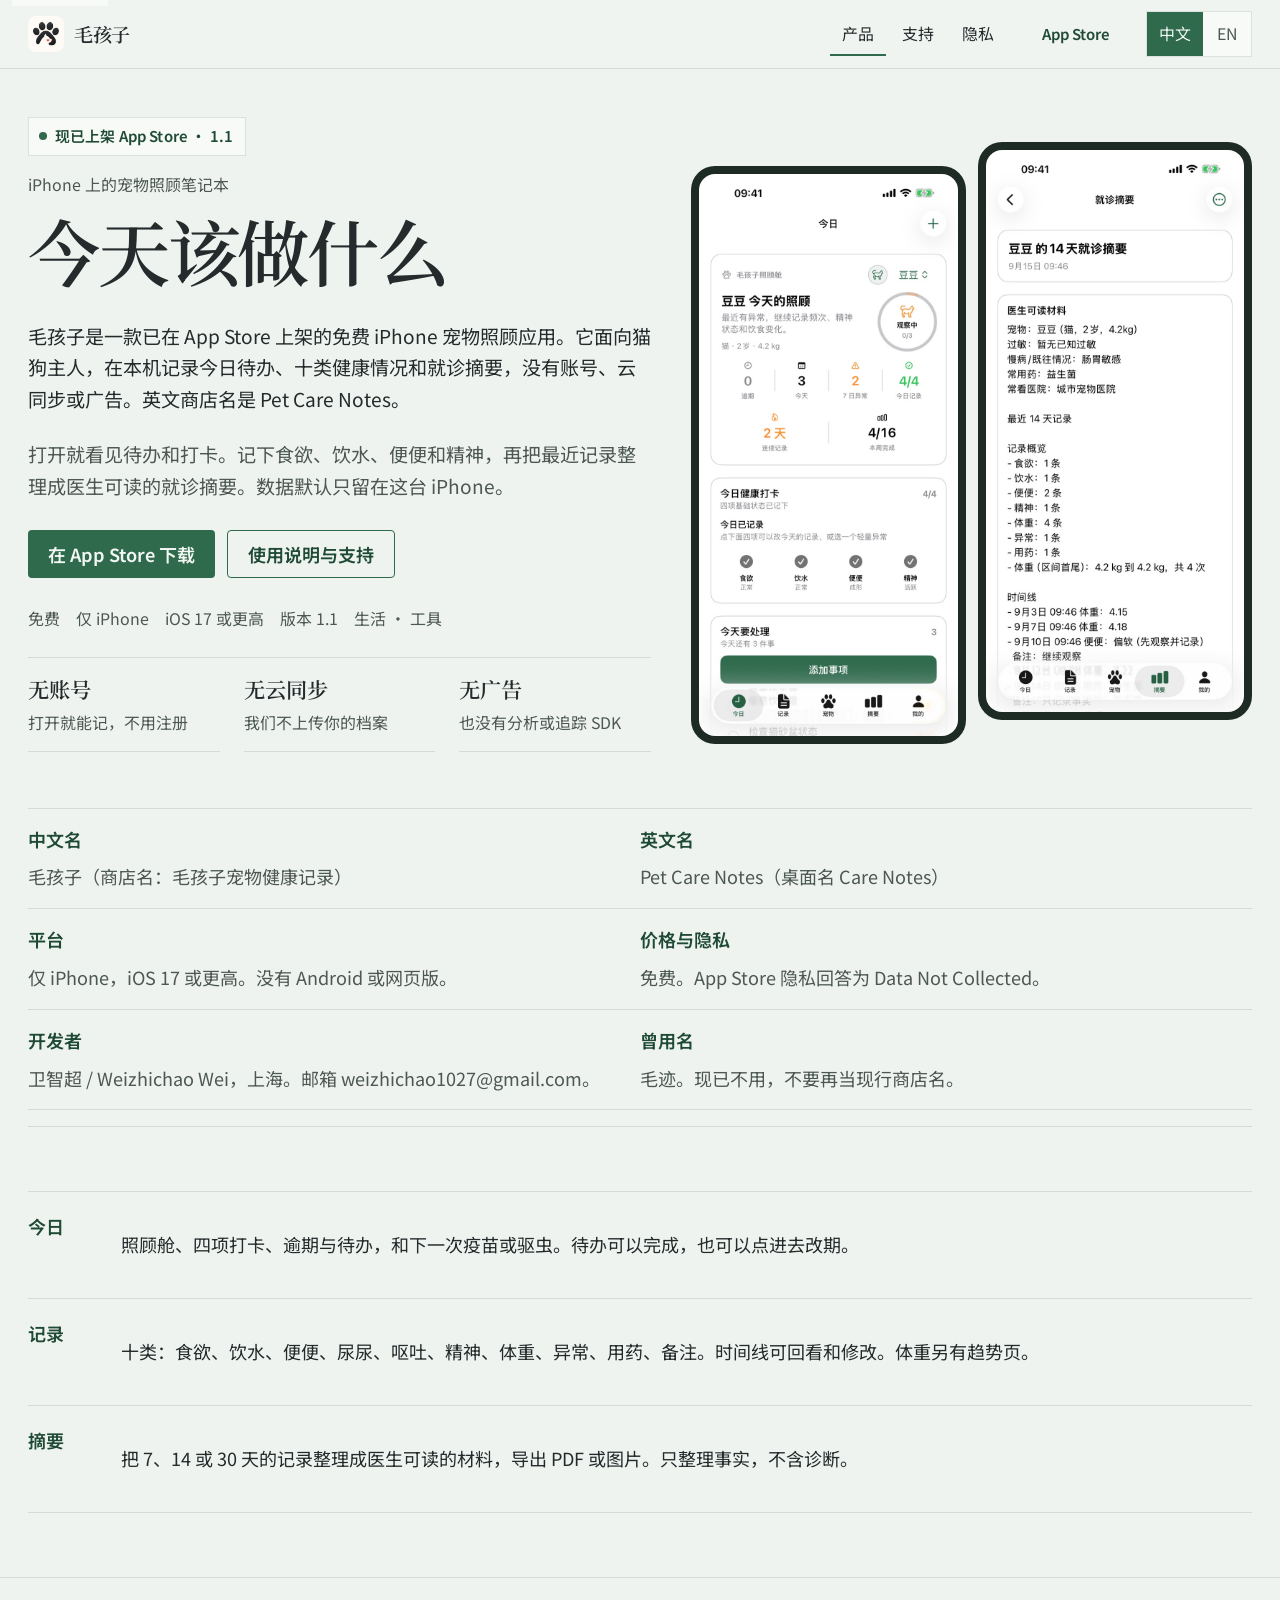
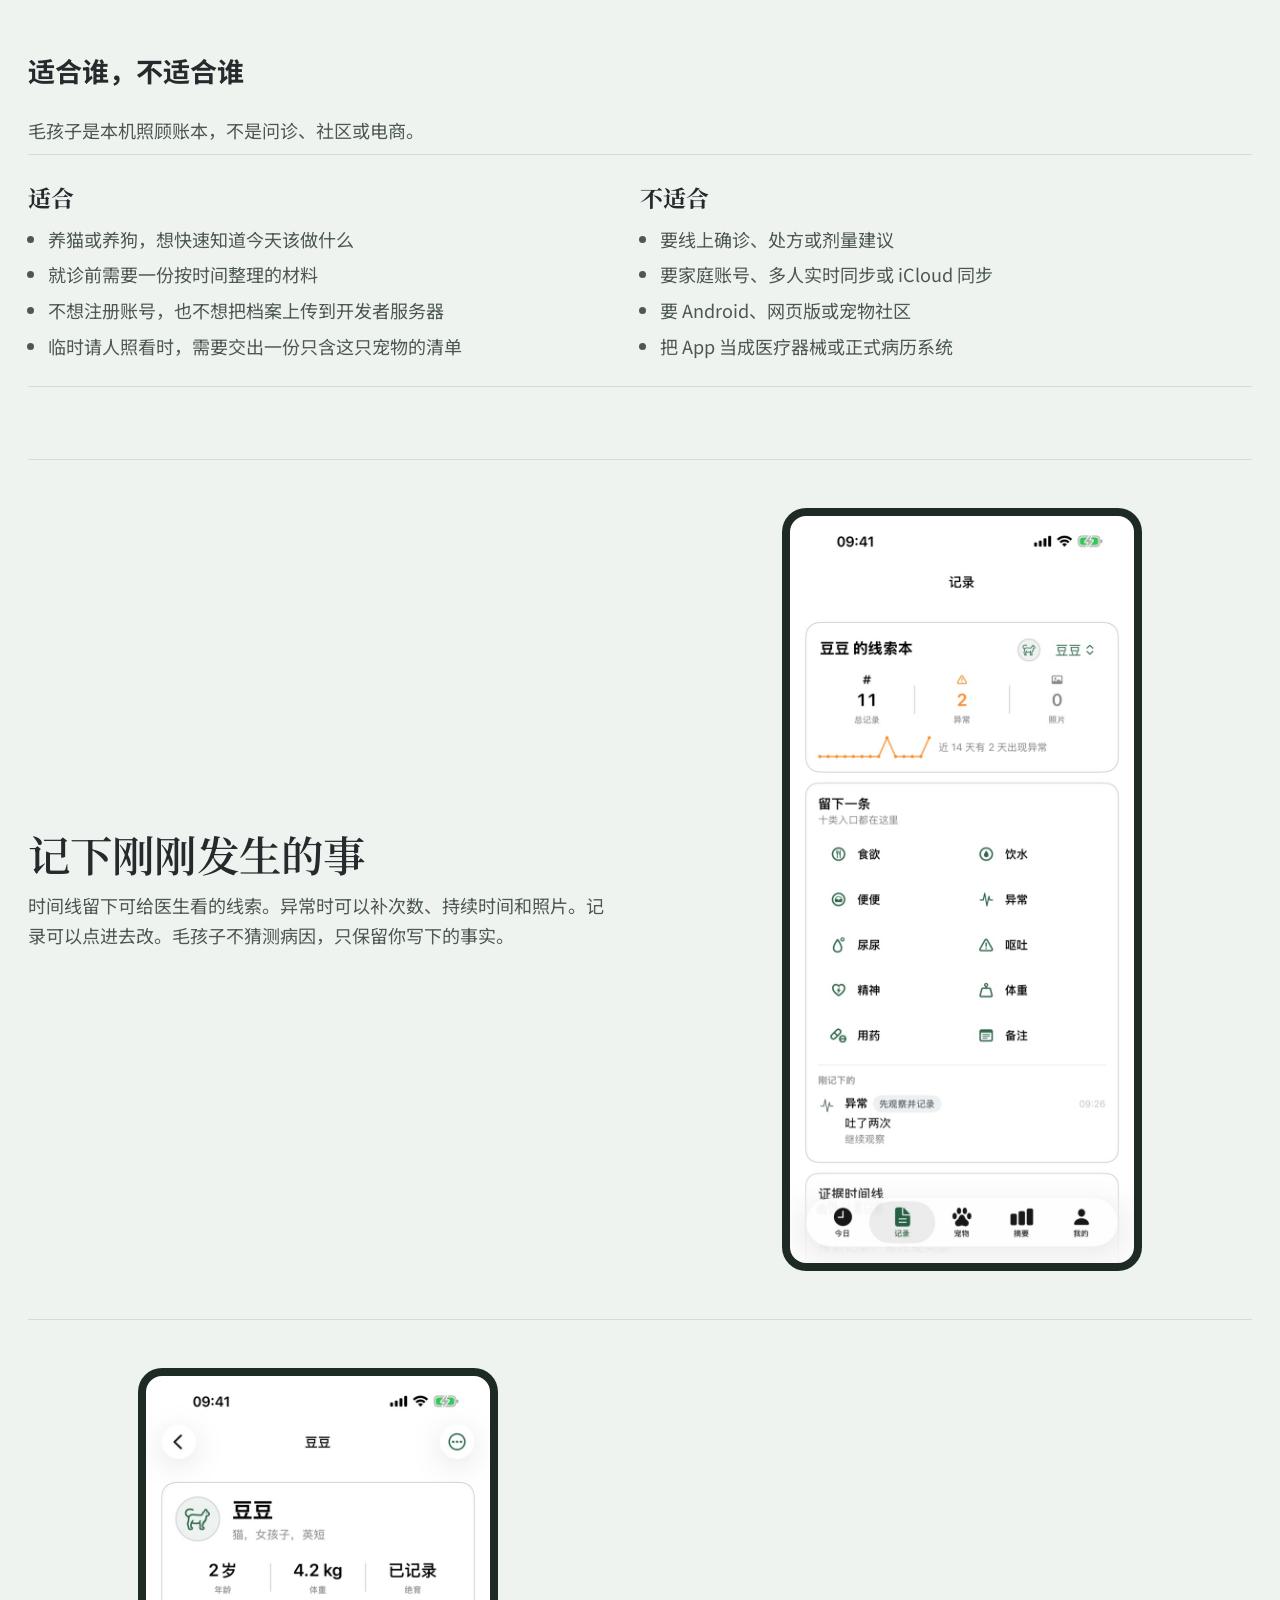
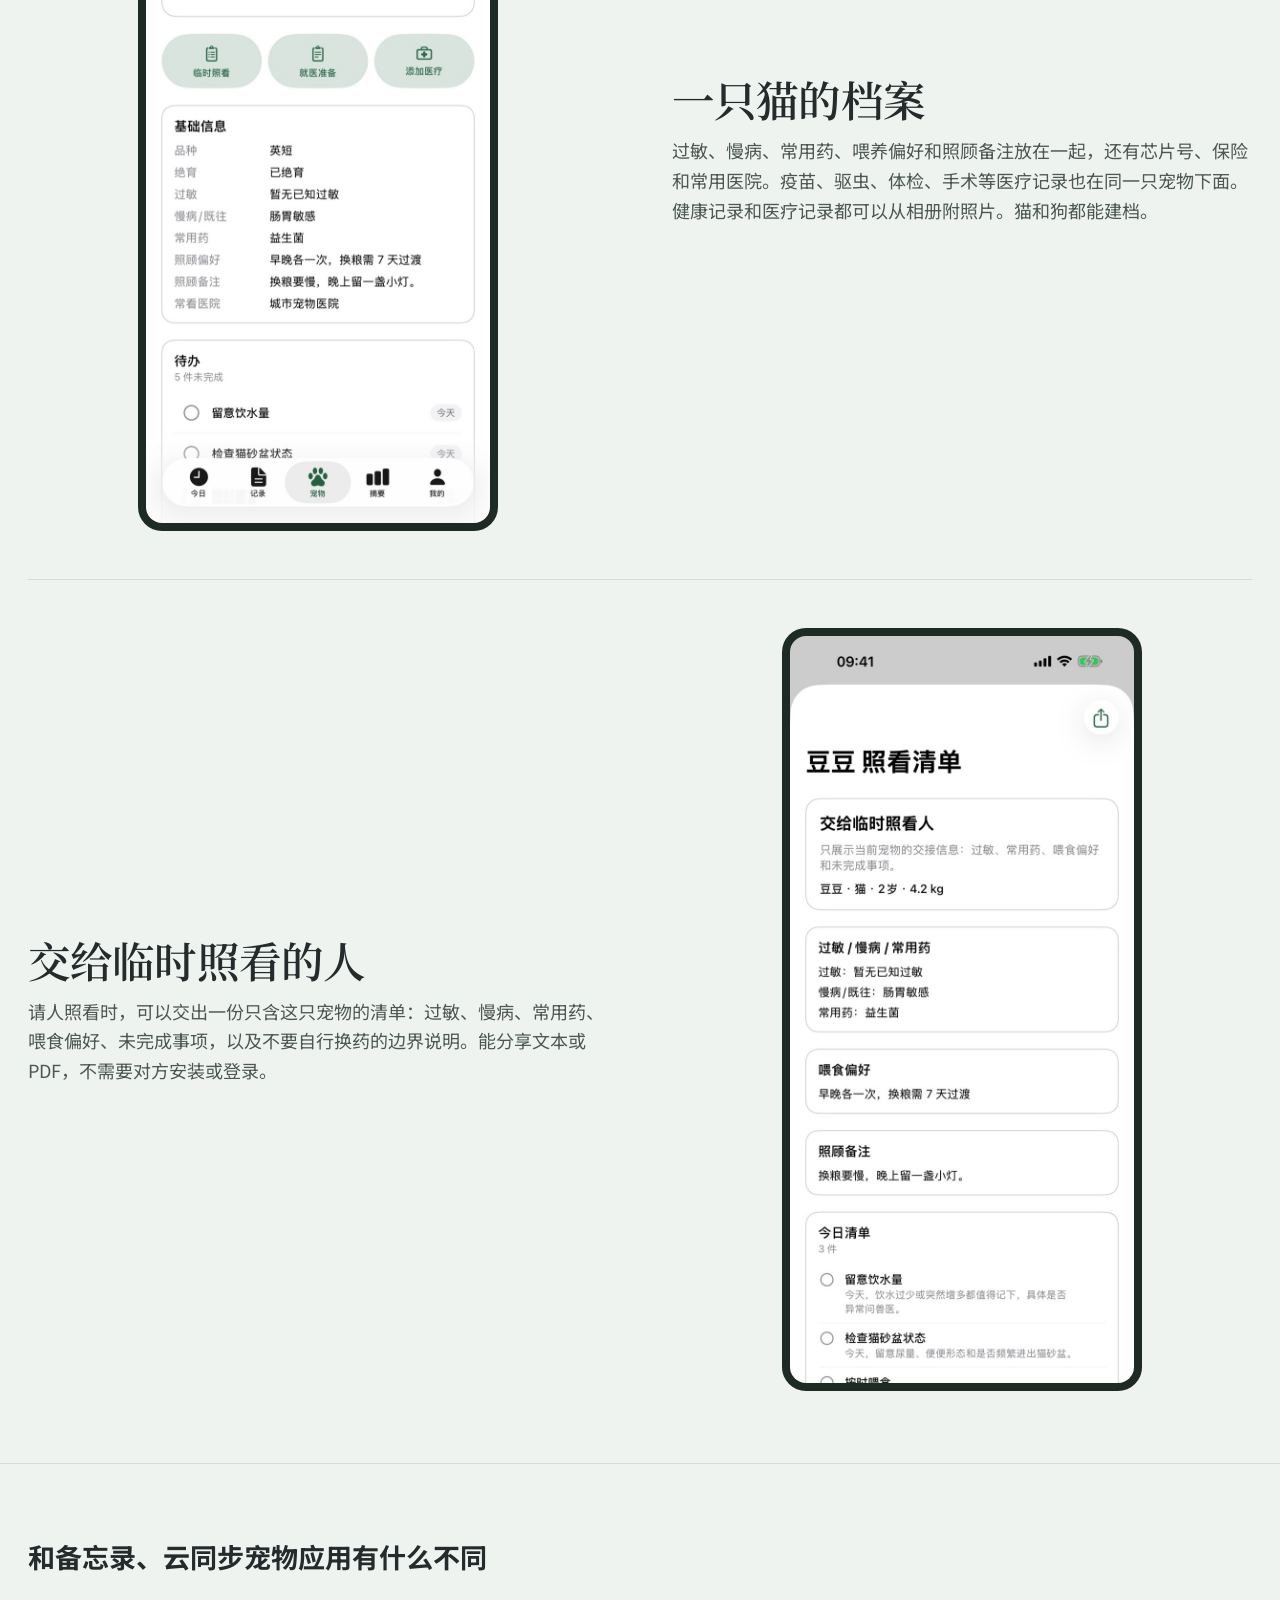
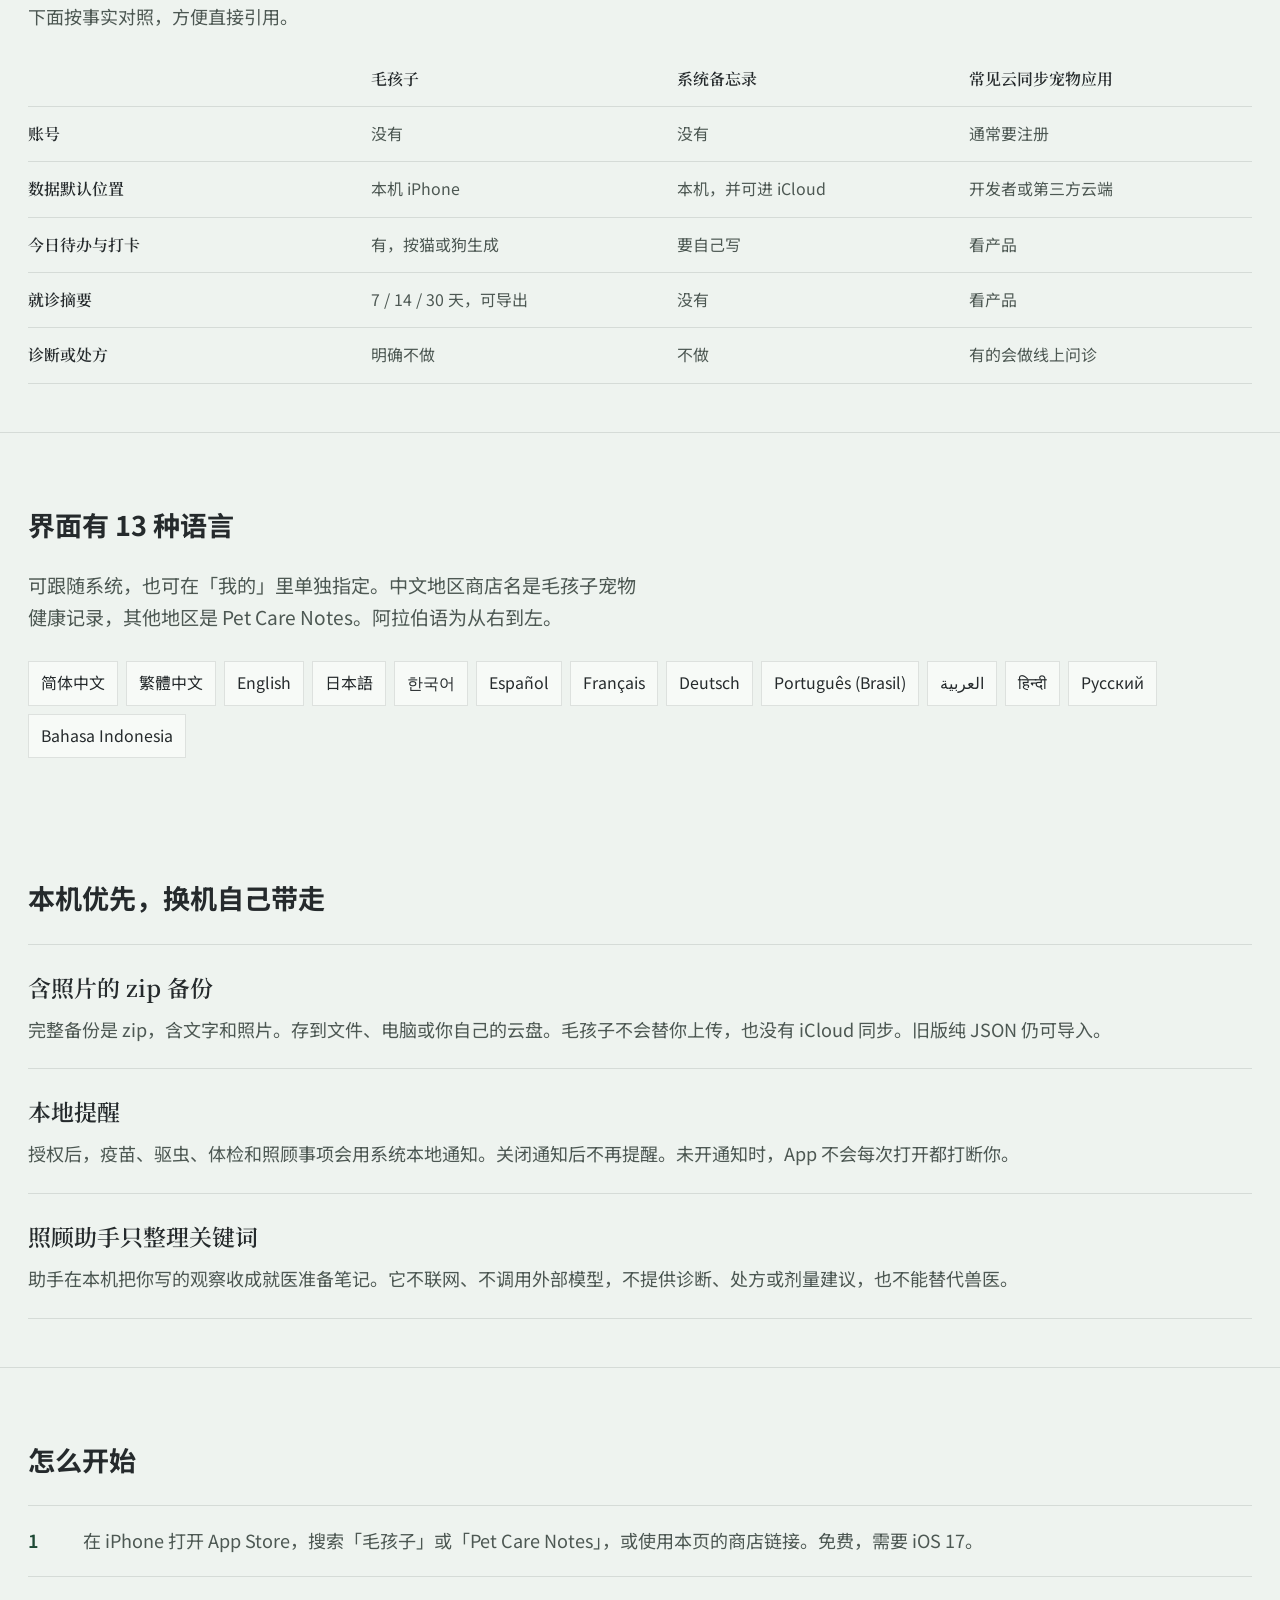
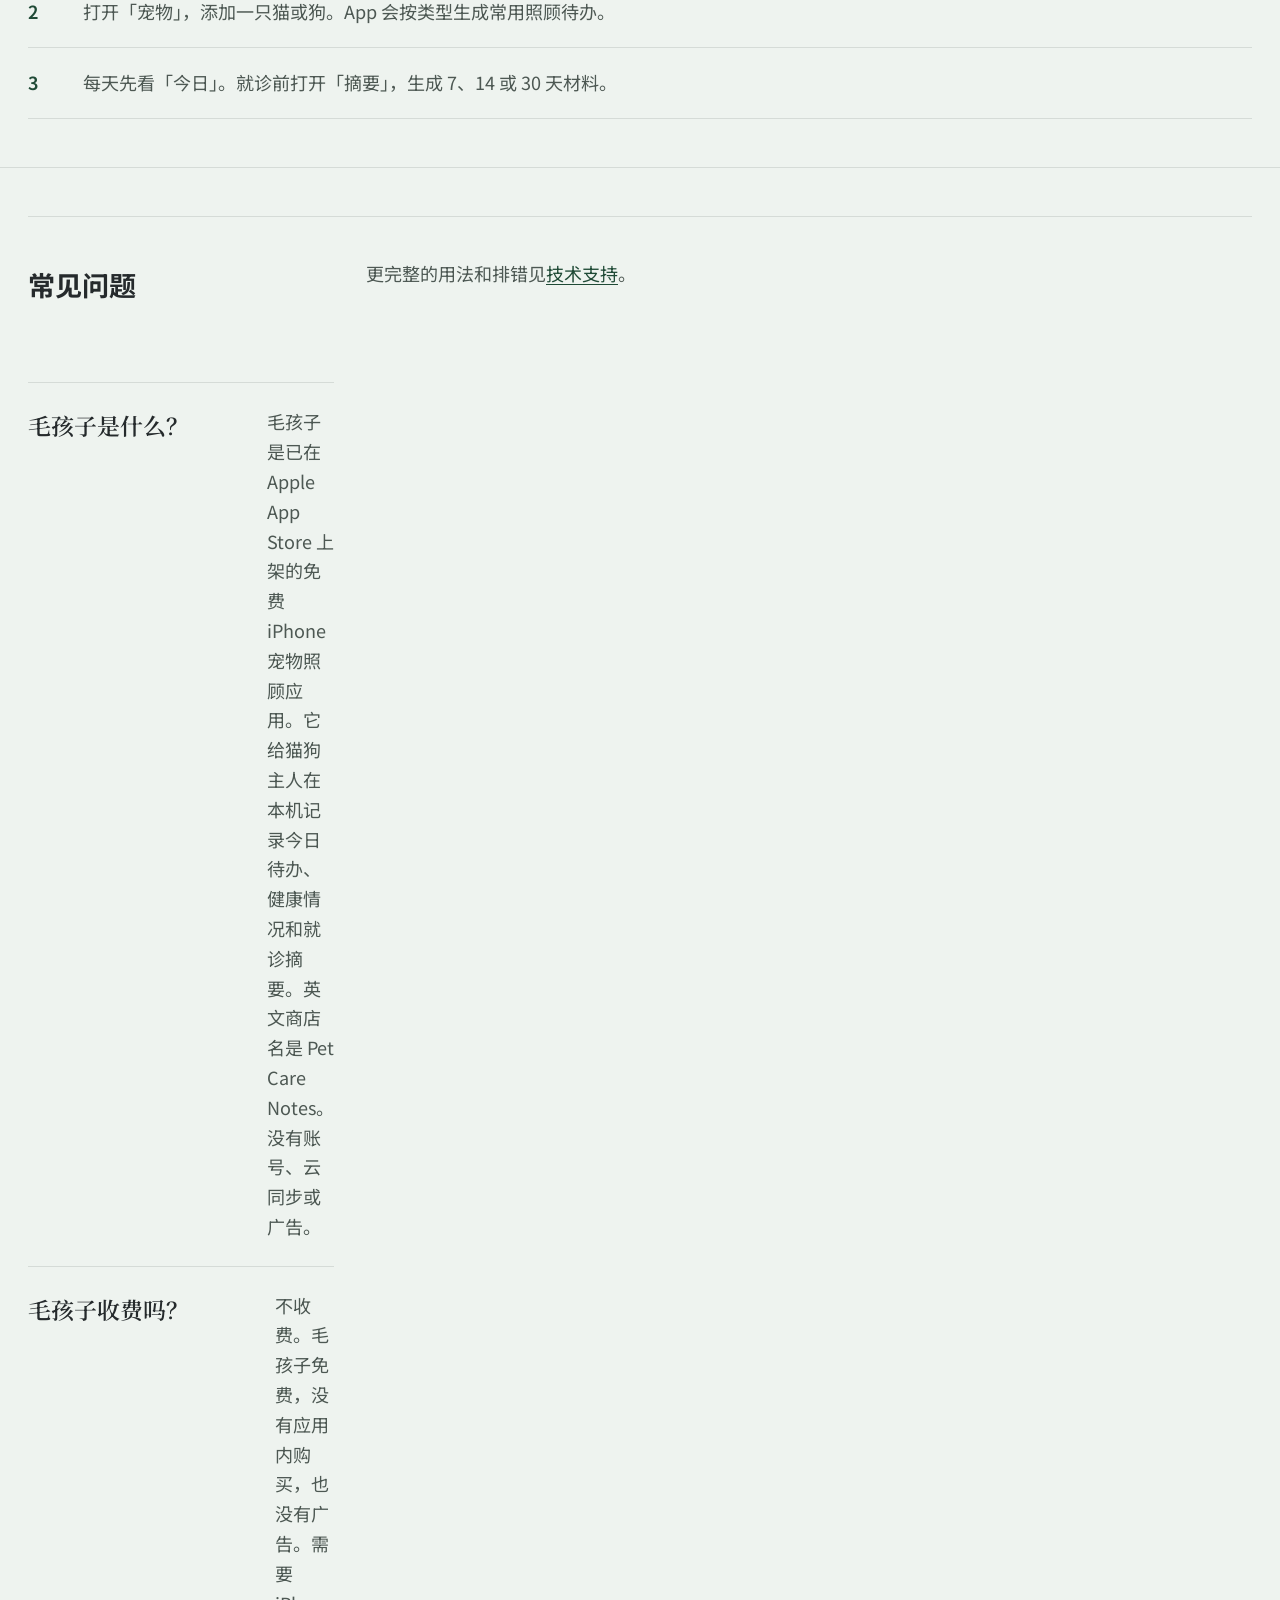
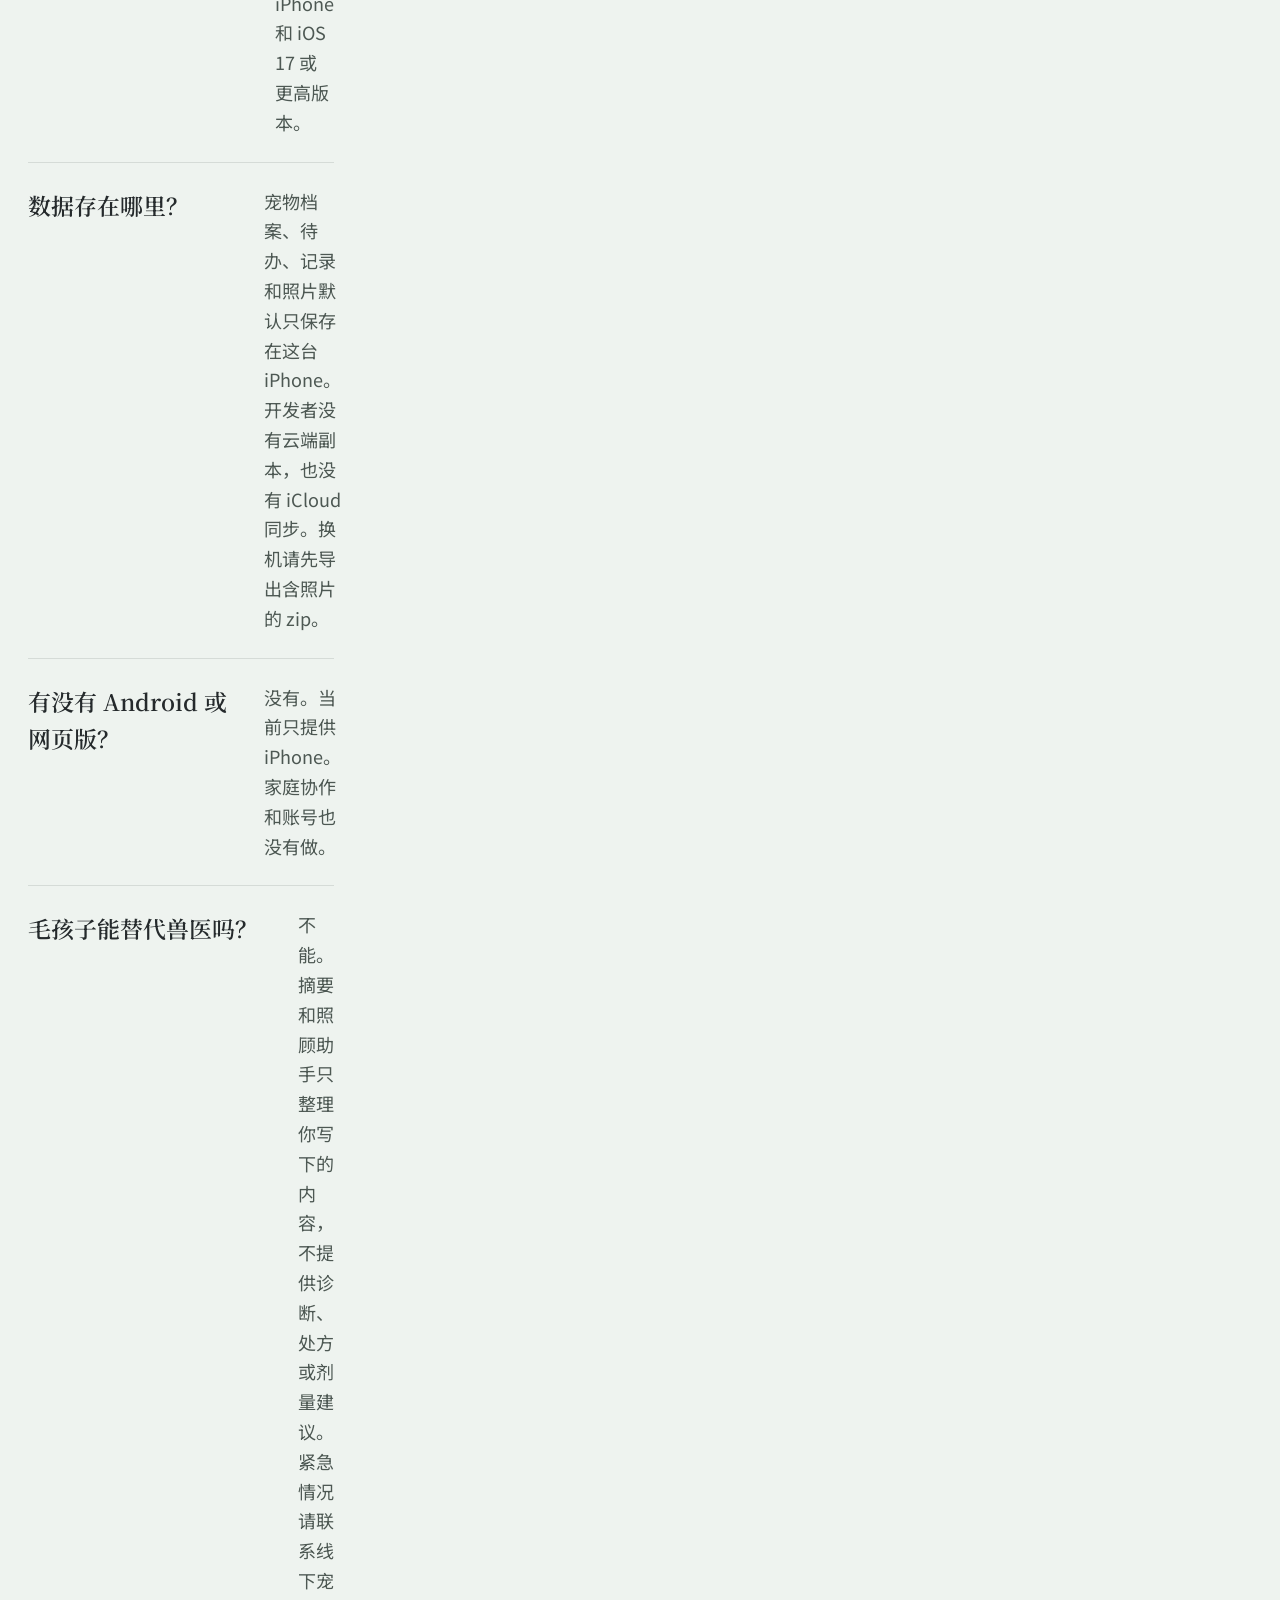
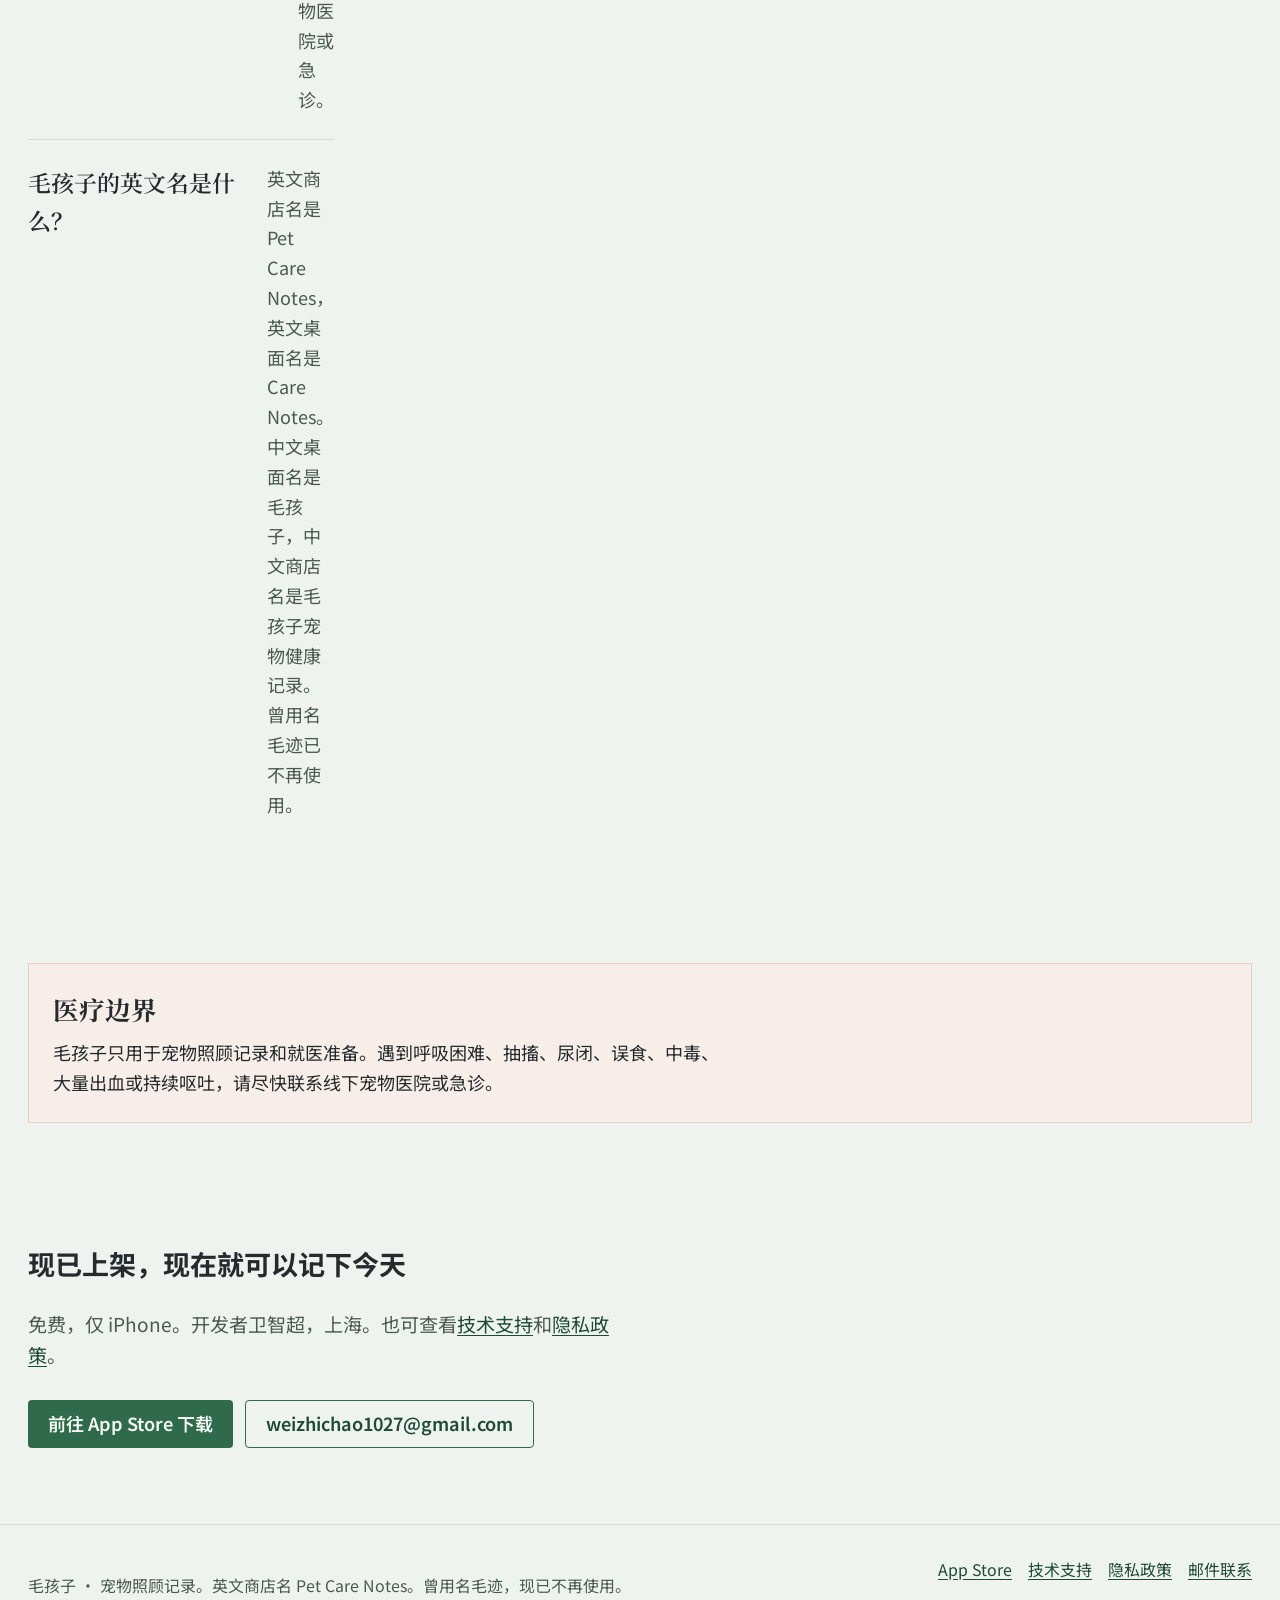
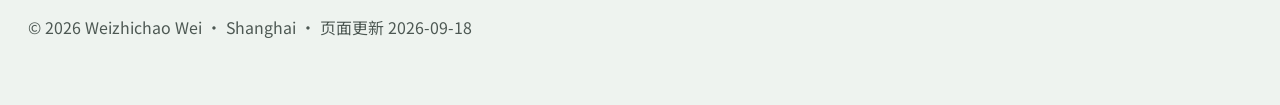
==== commit 69e59523: "Publish the 1.1 live site with full SEO and GEO. Update marketing, support, and privacy for the laun" ====
--- a/index.html
+++ b/index.html
@@ -4,16 +4,19 @@
   <meta charset="utf-8">
   <meta name="viewport" content="width=device-width, initial-scale=1">
   <title>毛孩子现已上架 App Store｜本机宠物照顾与就诊记录</title>
-  <meta name="description" content="毛孩子是已在 App Store 上架的 iPhone 宠物照顾应用。记录今日待办、健康情况和就诊摘要。无账号、无广告、无云同步。免费，需 iOS 17。">
-  <meta name="keywords" content="毛孩子,宠物照顾,宠物健康记录,就诊摘要,猫,狗,iPhone,App Store,Pet Care Notes">
+  <meta name="description" content="毛孩子是已在 App Store 上架的免费 iPhone 宠物照顾应用。记录今日待办、十类健康情况和就诊摘要。无账号、无广告、无云同步。需 iOS 17。英文名 Pet Care Notes。">
+  <meta name="keywords" content="毛孩子,毛孩子宠物健康记录,宠物照顾,宠物健康记录,就诊摘要,猫,狗,iPhone,App Store,Pet Care Notes,本机,离线">
   <meta name="author" content="Weizhichao Wei">
-  <meta name="robots" content="index,follow">
+  <meta name="robots" content="index,follow,max-image-preview:large">
   <meta name="theme-color" content="#2f6a4c">
   <meta name="apple-itunes-app" content="app-id=6788202619">
   <link rel="canonical" href="https://weizhichao1027-collab.github.io/maoji-app-store-pages/">
   <link rel="alternate" hreflang="zh-Hans" href="https://weizhichao1027-collab.github.io/maoji-app-store-pages/">
   <link rel="alternate" hreflang="en" href="https://weizhichao1027-collab.github.io/maoji-app-store-pages/en/">
   <link rel="alternate" hreflang="x-default" href="https://weizhichao1027-collab.github.io/maoji-app-store-pages/">
+  <link rel="alternate" type="text/plain" title="llms.txt" href="https://weizhichao1027-collab.github.io/maoji-app-store-pages/llms.txt">
+  <link rel="author" href="mailto:weizhichao1027@gmail.com">
+  <link rel="manifest" href="manifest.webmanifest">
   <meta property="og:type" content="website">
   <meta property="og:site_name" content="毛孩子">
   <meta property="og:locale" content="zh_CN">
@@ -22,6 +25,7 @@
   <meta property="og:description" content="本机记下猫狗今天该做什么，再把记录整理成就诊摘要。无账号，无广告，无云同步。">
   <meta property="og:url" content="https://weizhichao1027-collab.github.io/maoji-app-store-pages/">
   <meta property="og:image" content="https://weizhichao1027-collab.github.io/maoji-app-store-pages/assets/og-image.png">
+  <meta property="og:image:type" content="image/png">
   <meta property="og:image:width" content="1200">
   <meta property="og:image:height" content="630">
   <meta property="og:image:alt" content="毛孩子 App 图标与现已上架 App Store">
@@ -29,6 +33,7 @@
   <meta name="twitter:title" content="毛孩子现已上架 App Store">
   <meta name="twitter:description" content="iPhone 上的本机宠物照顾笔记本。免费，无账号，无广告。">
   <meta name="twitter:image" content="https://weizhichao1027-collab.github.io/maoji-app-store-pages/assets/og-image.png">
+  <meta name="twitter:image:alt" content="毛孩子 App 图标与现已上架 App Store">
   <link rel="icon" type="image/png" sizes="32x32" href="assets/favicon-32.png">
   <link rel="apple-touch-icon" href="assets/apple-touch-icon.png">
   <link rel="preconnect" href="https://fonts.googleapis.com">
@@ -48,6 +53,17 @@
         "address": { "@type": "PostalAddress", "addressLocality": "Shanghai", "addressCountry": "CN" }
       },
       {
+        "@type": "Organization",
+        "@id": "https://weizhichao1027-collab.github.io/maoji-app-store-pages/#organization",
+        "name": "毛孩子",
+        "alternateName": ["毛孩子宠物健康记录", "Pet Care Notes", "Care Notes"],
+        "url": "https://weizhichao1027-collab.github.io/maoji-app-store-pages/",
+        "logo": "https://weizhichao1027-collab.github.io/maoji-app-store-pages/assets/app-icon.png",
+        "email": "weizhichao1027@gmail.com",
+        "founder": { "@id": "https://weizhichao1027-collab.github.io/maoji-app-store-pages/#publisher" },
+        "sameAs": ["https://apps.apple.com/app/id6788202619"]
+      },
+      {
         "@type": "WebSite",
         "@id": "https://weizhichao1027-collab.github.io/maoji-app-store-pages/#website",
         "name": "毛孩子",
@@ -63,7 +79,12 @@
         "name": "毛孩子现已上架 App Store",
         "isPartOf": { "@id": "https://weizhichao1027-collab.github.io/maoji-app-store-pages/#website" },
         "inLanguage": "zh-Hans",
-        "dateModified": "2026-09-16"
+        "dateModified": "2026-09-18",
+        "about": { "@id": "https://weizhichao1027-collab.github.io/maoji-app-store-pages/#app" },
+        "speakable": {
+          "@type": "SpeakableSpecification",
+          "cssSelector": [".definition", ".lede"]
+        }
       },
       {
         "@type": "MobileApplication",
@@ -77,23 +98,81 @@
         "downloadUrl": "https://apps.apple.com/app/id6788202619",
         "installUrl": "https://apps.apple.com/app/id6788202619",
         "url": "https://apps.apple.com/app/id6788202619",
-        "description": "毛孩子是已在 App Store 上架的 iPhone 宠物照顾应用。面向猫狗主人，在本机记录今日待办、健康情况和就诊摘要。无账号、无云同步、无广告。",
-        "offers": { "@type": "Offer", "price": "0", "priceCurrency": "CNY" },
+        "sameAs": "https://apps.apple.com/app/id6788202619",
+        "image": "https://weizhichao1027-collab.github.io/maoji-app-store-pages/assets/app-icon.png",
+        "description": "毛孩子是已在 App Store 上架的 iPhone 宠物照顾应用。面向猫狗主人，在本机记录今日待办、十类健康记录和就诊摘要。无账号、无云同步、无广告。",
+        "offers": { "@type": "Offer", "price": "0", "priceCurrency": "CNY", "availability": "https://schema.org/InStock" },
         "author": { "@id": "https://weizhichao1027-collab.github.io/maoji-app-store-pages/#publisher" },
-        "publisher": { "@id": "https://weizhichao1027-collab.github.io/maoji-app-store-pages/#publisher" },
+        "publisher": { "@id": "https://weizhichao1027-collab.github.io/maoji-app-store-pages/#organization" },
         "inLanguage": ["zh-Hans", "zh-Hant", "en", "ja", "ko", "es", "fr", "de", "pt-BR", "ar", "hi", "ru", "id"],
         "screenshot": [
           "https://weizhichao1027-collab.github.io/maoji-app-store-pages/assets/shots/zh-01-today.jpg",
           "https://weizhichao1027-collab.github.io/maoji-app-store-pages/assets/shots/zh-02-records.jpg",
-          "https://weizhichao1027-collab.github.io/maoji-app-store-pages/assets/shots/zh-03-summary.jpg"
+          "https://weizhichao1027-collab.github.io/maoji-app-store-pages/assets/shots/zh-03-summary.jpg",
+          "https://weizhichao1027-collab.github.io/maoji-app-store-pages/assets/shots/zh-04-pet-detail.jpg",
+          "https://weizhichao1027-collab.github.io/maoji-app-store-pages/assets/shots/zh-05-temporary-care.jpg"
         ],
-        "featureList": "宠物档案、今日待办与打卡、健康记录、体重趋势、就诊摘要、临时照看清单、含照片的 zip 备份、13 种界面语言",
-        "softwareHelp": "https://weizhichao1027-collab.github.io/maoji-app-store-pages/support.html"
+        "featureList": "宠物档案（含芯片号、保险、常用医院）、今日待办与四项打卡、十类健康记录、体重趋势、医疗记录、就诊摘要、临时照看清单、含照片的 zip 备份、13 种界面语言",
+        "softwareHelp": "https://weizhichao1027-collab.github.io/maoji-app-store-pages/support.html",
+        "releaseNotes": "1.1 已上架：今日照顾工作台、记录可回看修改、zip 含照片备份、临时照看分享、13 语界面。"
       },
       {
         "@type": "BreadcrumbList",
         "itemListElement": [
           { "@type": "ListItem", "position": 1, "name": "毛孩子", "item": "https://weizhichao1027-collab.github.io/maoji-app-store-pages/" }
+        ]
+      },
+      {
+        "@type": "FAQPage",
+        "mainEntity": [
+          {
+            "@type": "Question",
+            "name": "毛孩子是什么？",
+            "acceptedAnswer": {
+              "@type": "Answer",
+              "text": "毛孩子是已在 Apple App Store 上架的免费 iPhone 宠物照顾应用。它给猫狗主人在本机记录今日待办、健康情况和就诊摘要。英文商店名是 Pet Care Notes。没有账号、云同步或广告。"
+            }
+          },
+          {
+            "@type": "Question",
+            "name": "毛孩子收费吗？",
+            "acceptedAnswer": {
+              "@type": "Answer",
+              "text": "不收费。毛孩子免费，没有应用内购买，也没有广告。需要 iPhone 和 iOS 17 或更高版本。"
+            }
+          },
+          {
+            "@type": "Question",
+            "name": "数据存在哪里？",
+            "acceptedAnswer": {
+              "@type": "Answer",
+              "text": "宠物档案、待办、记录和照片默认只保存在这台 iPhone。开发者没有云端副本，也没有 iCloud 同步。换机请先导出含照片的 zip。"
+            }
+          },
+          {
+            "@type": "Question",
+            "name": "有没有 Android 或网页版？",
+            "acceptedAnswer": {
+              "@type": "Answer",
+              "text": "没有。当前只提供 iPhone。家庭协作和账号也没有做。"
+            }
+          },
+          {
+            "@type": "Question",
+            "name": "毛孩子能替代兽医吗？",
+            "acceptedAnswer": {
+              "@type": "Answer",
+              "text": "不能。摘要和照顾助手只整理你写下的内容，不提供诊断、处方或剂量建议。紧急情况请联系线下宠物医院或急诊。"
+            }
+          },
+          {
+            "@type": "Question",
+            "name": "毛孩子的英文名是什么？",
+            "acceptedAnswer": {
+              "@type": "Answer",
+              "text": "英文商店名是 Pet Care Notes，英文桌面名是 Care Notes。中文桌面名是毛孩子，中文商店名是毛孩子宠物健康记录。曾用名毛迹已不再使用。"
+            }
+          }
         ]
       }
     ]
@@ -114,6 +193,7 @@
           <a href="support.html">支持</a>
           <a href="privacy-policy.html">隐私</a>
         </nav>
+        <a class="header-store" href="https://apps.apple.com/app/id6788202619">App Store</a>
         <span class="lang-toggle" role="group" aria-label="语言">
           <a href="./" hreflang="zh-Hans" lang="zh-Hans" aria-current="true">中文</a>
           <a href="en/" hreflang="en" lang="en">EN</a>
@@ -125,10 +205,10 @@
       <section class="hero">
         <div class="wrap hero-grid">
           <div>
-            <p class="live-badge"><span class="live-dot" aria-hidden="true"></span>现已上架 App Store</p>
+            <p class="live-badge"><span class="live-dot" aria-hidden="true"></span>现已上架 App Store · 1.1</p>
             <p class="kicker">iPhone 上的宠物照顾笔记本</p>
             <h1>今天该做什么</h1>
-            <p class="definition">毛孩子是一款已在 App Store 上架的 iPhone 宠物照顾应用。它面向猫狗主人，在本机记录今日待办、健康情况和就诊摘要，没有账号、云同步或广告。英文商店名是 Pet Care Notes。</p>
+            <p class="definition">毛孩子是一款已在 App Store 上架的免费 iPhone 宠物照顾应用。它面向猫狗主人，在本机记录今日待办、十类健康情况和就诊摘要，没有账号、云同步或广告。英文商店名是 Pet Care Notes。</p>
             <p class="lede">打开就看见待办和打卡。记下食欲、饮水、便便和精神，再把最近记录整理成医生可读的就诊摘要。数据默认只留在这台 iPhone。</p>
             <div class="cta-row">
               <a class="btn btn-solid" href="https://apps.apple.com/app/id6788202619">在 App Store 下载</a>
@@ -139,6 +219,7 @@
               <span>仅 iPhone</span>
               <span>iOS 17 或更高</span>
               <span>版本 1.1</span>
+              <span>生活 · 工具</span>
             </p>
             <div class="facts">
               <div>
@@ -166,37 +247,96 @@
         </div>
       </section>
 
+      <section class="glance" aria-labelledby="glance-title">
+        <div class="wrap">
+          <h2 id="glance-title" class="visually-hidden">产品事实</h2>
+          <dl>
+            <div>
+              <dt>中文名</dt>
+              <dd>毛孩子（商店名：毛孩子宠物健康记录）</dd>
+            </div>
+            <div>
+              <dt>英文名</dt>
+              <dd>Pet Care Notes（桌面名 Care Notes）</dd>
+            </div>
+            <div>
+              <dt>平台</dt>
+              <dd>仅 iPhone，iOS 17 或更高。没有 Android 或网页版。</dd>
+            </div>
+            <div>
+              <dt>价格与隐私</dt>
+              <dd>免费。App Store 隐私回答为 Data Not Collected。</dd>
+            </div>
+            <div>
+              <dt>开发者</dt>
+              <dd>卫智超 / Weizhichao Wei，上海。邮箱 weizhichao1027@gmail.com。</dd>
+            </div>
+            <div>
+              <dt>曾用名</dt>
+              <dd>毛迹。现已不用，不要再当现行商店名。</dd>
+            </div>
+          </dl>
+        </div>
+      </section>
+
       <section class="ledger">
         <div class="wrap">
           <ol>
             <li>
               <span class="mark">今日</span>
               <div>
-                <p>待办、逾期、健康打卡，和下一次疫苗或驱虫。</p>
+                <p>照顾舱、四项打卡、逾期与待办，和下一次疫苗或驱虫。待办可以完成，也可以点进去改期。</p>
               </div>
             </li>
             <li>
               <span class="mark">记录</span>
               <div>
-                <p>食欲、饮水、排便、精神、呕吐、体重和用药痕迹，留在时间线里。体重可另看趋势。</p>
+                <p>十类：食欲、饮水、便便、尿尿、呕吐、精神、体重、异常、用药、备注。时间线可回看和修改。体重另有趋势页。</p>
               </div>
             </li>
             <li>
               <span class="mark">摘要</span>
               <div>
-                <p>把 7、14 或 30 天的记录整理成医生可读的材料，导出 PDF 或图片。</p>
+                <p>把 7、14 或 30 天的记录整理成医生可读的材料，导出 PDF 或图片。只整理事实，不含诊断。</p>
               </div>
             </li>
           </ol>
         </div>
       </section>
 
+      <section class="audience" id="who">
+        <div class="wrap">
+          <h2>适合谁，不适合谁</h2>
+          <p class="section-lead">毛孩子是本机照顾账本，不是问诊、社区或电商。</p>
+          <div class="audience-grid">
+            <article>
+              <h3>适合</h3>
+              <ul>
+                <li>养猫或养狗，想快速知道今天该做什么</li>
+                <li>就诊前需要一份按时间整理的材料</li>
+                <li>不想注册账号，也不想把档案上传到开发者服务器</li>
+                <li>临时请人照看时，需要交出一份只含这只宠物的清单</li>
+              </ul>
+            </article>
+            <article>
+              <h3>不适合</h3>
+              <ul>
+                <li>要线上确诊、处方或剂量建议</li>
+                <li>要家庭账号、多人实时同步或 iCloud 同步</li>
+                <li>要 Android、网页版或宠物社区</li>
+                <li>把 App 当成医疗器械或正式病历系统</li>
+              </ul>
+            </article>
+          </div>
+        </div>
+      </section>
+
       <section class="feature">
         <div class="wrap">
           <article class="feature-grid">
             <div class="copy">
               <h2>记下刚刚发生的事</h2>
-              <p>时间线留下可给医生看的线索。异常时可以补次数、持续时间和照片。毛孩子不猜测病因，只保留你写下的事实。</p>
+              <p>时间线留下可给医生看的线索。异常时可以补次数、持续时间和照片。记录可以点进去改。毛孩子不猜测病因，只保留你写下的事实。</p>
             </div>
             <figure class="feature-shot">
               <img src="assets/shots/zh-02-records.jpg" width="360" height="782" alt="毛孩子记录页时间线，含食欲和异常记录">
@@ -206,7 +346,7 @@
           <article class="feature-grid reverse">
             <div class="copy">
               <h2>一只猫的档案</h2>
-              <p>过敏、慢病、常用药和照顾备注放在一起。疫苗、驱虫、体检和化验单照片也在同一只宠物下面。猫和狗都能建档。</p>
+              <p>过敏、慢病、常用药、喂养偏好和照顾备注放在一起，还有芯片号、保险和常用医院。疫苗、驱虫、体检、手术等医疗记录也在同一只宠物下面。健康记录和医疗记录都可以从相册附照片。猫和狗都能建档。</p>
             </div>
             <figure class="feature-shot">
               <img src="assets/shots/zh-04-pet-detail.jpg" width="360" height="782" alt="毛孩子宠物档案：过敏、慢病和照顾备注">
@@ -216,7 +356,7 @@
           <article class="feature-grid">
             <div class="copy">
               <h2>交给临时照看的人</h2>
-              <p>请人照看时，可以交出一份只含这只宠物的清单：过敏、喂食偏好、未完成事项。能分享文本或 PDF。</p>
+              <p>请人照看时，可以交出一份只含这只宠物的清单：过敏、慢病、常用药、喂食偏好、未完成事项，以及不要自行换药的边界说明。能分享文本或 PDF，不需要对方安装或登录。</p>
             </div>
             <figure class="feature-shot">
               <img src="assets/shots/zh-05-temporary-care.jpg" width="360" height="782" alt="毛孩子临时照看清单">
@@ -225,10 +365,60 @@
         </div>
       </section>
 
+      <section class="compare" id="compare">
+        <div class="wrap">
+          <h2>和备忘录、云同步宠物应用有什么不同</h2>
+          <p class="section-lead">下面按事实对照，方便直接引用。</p>
+          <table class="compare-table">
+            <caption class="visually-hidden">毛孩子与备忘录、云同步宠物应用的对照</caption>
+            <thead>
+              <tr>
+                <th scope="col"></th>
+                <th scope="col">毛孩子</th>
+                <th scope="col">系统备忘录</th>
+                <th scope="col">常见云同步宠物应用</th>
+              </tr>
+            </thead>
+            <tbody>
+              <tr>
+                <th scope="row">账号</th>
+                <td>没有</td>
+                <td>没有</td>
+                <td>通常要注册</td>
+              </tr>
+              <tr>
+                <th scope="row">数据默认位置</th>
+                <td>本机 iPhone</td>
+                <td>本机，并可进 iCloud</td>
+                <td>开发者或第三方云端</td>
+              </tr>
+              <tr>
+                <th scope="row">今日待办与打卡</th>
+                <td>有，按猫或狗生成</td>
+                <td>要自己写</td>
+                <td>看产品</td>
+              </tr>
+              <tr>
+                <th scope="row">就诊摘要</th>
+                <td>7 / 14 / 30 天，可导出</td>
+                <td>没有</td>
+                <td>看产品</td>
+              </tr>
+              <tr>
+                <th scope="row">诊断或处方</th>
+                <td>明确不做</td>
+                <td>不做</td>
+                <td>有的会做线上问诊</td>
+              </tr>
+            </tbody>
+          </table>
+        </div>
+      </section>
+
       <section class="languages">
         <div class="wrap">
           <h2>界面有 13 种语言</h2>
-          <p class="lede">可跟随系统，也可在「我的」里单独指定。中文地区商店名是毛孩子宠物健康记录，其他地区是 Pet Care Notes。</p>
+          <p class="lede">可跟随系统，也可在「我的」里单独指定。中文地区商店名是毛孩子宠物健康记录，其他地区是 Pet Care Notes。阿拉伯语为从右到左。</p>
           <ul class="chip-list">
             <li>简体中文</li>
             <li>繁體中文</li>
@@ -253,17 +443,70 @@
           <div class="local-grid">
             <article>
               <h3>含照片的 zip 备份</h3>
-              <p>完整备份是 zip，含文字和照片。存到文件、电脑或你自己的云盘。毛孩子不会替你上传，也没有 iCloud 同步。</p>
+              <p>完整备份是 zip，含文字和照片。存到文件、电脑或你自己的云盘。毛孩子不会替你上传，也没有 iCloud 同步。旧版纯 JSON 仍可导入。</p>
             </article>
             <article>
               <h3>本地提醒</h3>
-              <p>授权后，疫苗、驱虫、体检和照顾事项会用系统本地通知。关闭通知后不再提醒。</p>
+              <p>授权后，疫苗、驱虫、体检和照顾事项会用系统本地通知。关闭通知后不再提醒。未开通知时，App 不会每次打开都打断你。</p>
             </article>
             <article>
               <h3>照顾助手只整理关键词</h3>
-              <p>助手在本机把你写的观察收成就医准备笔记。它不提供诊断、处方或剂量建议，也不能替代兽医。</p>
+              <p>助手在本机把你写的观察收成就医准备笔记。它不联网、不调用外部模型，不提供诊断、处方或剂量建议，也不能替代兽医。</p>
             </article>
           </div>
+        </div>
+      </section>
+
+      <section class="start" id="start">
+        <div class="wrap">
+          <h2>怎么开始</h2>
+          <ol>
+            <li>
+              <span class="step">1</span>
+              <p>在 iPhone 打开 App Store，搜索「毛孩子」或「Pet Care Notes」，或使用本页的商店链接。免费，需要 iOS 17。</p>
+            </li>
+            <li>
+              <span class="step">2</span>
+              <p>打开「宠物」，添加一只猫或狗。App 会按类型生成常用照顾待办。</p>
+            </li>
+            <li>
+              <span class="step">3</span>
+              <p>每天先看「今日」。就诊前打开「摘要」，生成 7、14 或 30 天材料。</p>
+            </li>
+          </ol>
+        </div>
+      </section>
+
+      <section class="home-qa qa" id="faq">
+        <div class="wrap">
+          <h2>常见问题</h2>
+          <p class="faq-lead">更完整的用法和排错见<a href="support.html">技术支持</a>。</p>
+          <dl>
+            <div>
+              <dt>毛孩子是什么？</dt>
+              <dd>毛孩子是已在 Apple App Store 上架的免费 iPhone 宠物照顾应用。它给猫狗主人在本机记录今日待办、健康情况和就诊摘要。英文商店名是 Pet Care Notes。没有账号、云同步或广告。</dd>
+            </div>
+            <div>
+              <dt>毛孩子收费吗？</dt>
+              <dd>不收费。毛孩子免费，没有应用内购买，也没有广告。需要 iPhone 和 iOS 17 或更高版本。</dd>
+            </div>
+            <div>
+              <dt>数据存在哪里？</dt>
+              <dd>宠物档案、待办、记录和照片默认只保存在这台 iPhone。开发者没有云端副本，也没有 iCloud 同步。换机请先导出含照片的 zip。</dd>
+            </div>
+            <div>
+              <dt>有没有 Android 或网页版？</dt>
+              <dd>没有。当前只提供 iPhone。家庭协作和账号也没有做。</dd>
+            </div>
+            <div>
+              <dt>毛孩子能替代兽医吗？</dt>
+              <dd>不能。摘要和照顾助手只整理你写下的内容，不提供诊断、处方或剂量建议。紧急情况请联系线下宠物医院或急诊。</dd>
+            </div>
+            <div>
+              <dt>毛孩子的英文名是什么？</dt>
+              <dd>英文商店名是 Pet Care Notes，英文桌面名是 Care Notes。中文桌面名是毛孩子，中文商店名是毛孩子宠物健康记录。曾用名毛迹已不再使用。</dd>
+            </div>
+          </dl>
         </div>
       </section>
 
@@ -292,7 +535,7 @@
       <div class="wrap">
         <div>
           <p>毛孩子 · 宠物照顾记录。英文商店名 Pet Care Notes。曾用名毛迹，现已不再使用。</p>
-          <p>© 2026 Weizhichao Wei · Shanghai</p>
+          <p>© 2026 Weizhichao Wei · Shanghai · 页面更新 2026-09-18</p>
         </div>
         <div class="footer-links">
           <a href="https://apps.apple.com/app/id6788202619">App Store</a>
--- a/assets/site.css
+++ b/assets/site.css
@@ -25,6 +25,10 @@
   --measure: 40rem;
 }
 
+html {
+  scroll-padding-top: 5.5rem;
+}
+
 html,
 body {
   margin: 0;
@@ -66,6 +70,18 @@
   outline-offset: 3px;
 }
 
+.visually-hidden {
+  position: absolute;
+  width: 1px;
+  height: 1px;
+  padding: 0;
+  margin: -1px;
+  overflow: hidden;
+  clip: rect(0, 0, 0, 0);
+  white-space: nowrap;
+  border: 0;
+}
+
 .skip {
   position: absolute;
   left: 12px;
@@ -153,6 +169,18 @@
 
 .site-header .lang-toggle {
   margin-left: 8px;
+}
+
+.header-store {
+  display: none;
+  margin-left: 8px;
+  min-height: 44px;
+  padding: 0 12px;
+  color: var(--teal-deep);
+  text-decoration: none;
+  font-size: 0.875rem;
+  font-weight: 600;
+  white-space: nowrap;
 }
 
 .nav a,
@@ -286,7 +314,7 @@
   line-height: 1.12;
   letter-spacing: -0.03em;
   text-wrap: balance;
-  max-width: 14ch;
+  max-width: 18ch;
 }
 
 .lede {
@@ -690,9 +718,32 @@
 }
 
 @media (min-width: 860px) {
+  .header-store {
+    display: inline-flex;
+    align-items: center;
+  }
+
   .hero-grid {
     grid-template-columns: minmax(0, 1fr) minmax(20rem, 0.9fr);
     align-items: end;
+  }
+
+  .glance dl,
+  .audience-grid {
+    grid-template-columns: 1fr 1fr;
+  }
+
+  .glance {
+    display: block;
+  }
+
+  .glance dl {
+    display: grid;
+  }
+
+  .audience-grid {
+    display: grid;
+    column-gap: 48px;
   }
 
   .hero-phones {
@@ -756,6 +807,161 @@
   color: var(--muted);
 }
 
+.glance {
+  padding: 8px 0 48px;
+}
+
+.glance dl {
+  margin: 0;
+  border-top: 1px solid var(--line);
+}
+
+.glance div {
+  display: grid;
+  gap: 8px;
+  padding: 16px 0;
+  border-bottom: 1px solid var(--line);
+}
+
+.glance dt {
+  font-weight: 600;
+  color: var(--teal-deep);
+}
+
+.glance dd {
+  margin: 0;
+  color: var(--muted);
+}
+
+.audience,
+.compare,
+.start,
+.home-qa {
+  padding: 48px 0;
+  border-top: 1px solid var(--line);
+}
+
+.audience-grid {
+  display: grid;
+  gap: 0;
+  border-top: 1px solid var(--line);
+}
+
+.audience-grid article {
+  padding: 24px 0;
+  border-bottom: 1px solid var(--line);
+}
+
+.audience-grid h3 {
+  margin: 0 0 8px;
+  font-family: var(--display);
+  font-size: 1.35rem;
+}
+
+.audience-grid ul {
+  margin: 0;
+  padding-left: 1.2rem;
+  color: var(--muted);
+}
+
+.audience-grid li + li {
+  margin-top: 6px;
+}
+
+.compare-table {
+  width: 100%;
+  border-collapse: collapse;
+  margin-top: 20px;
+  font-size: 0.9375rem;
+}
+
+.compare-table th,
+.compare-table td {
+  padding: 14px 12px 14px 0;
+  border-bottom: 1px solid var(--line);
+  text-align: start;
+  vertical-align: top;
+}
+
+.compare-table th {
+  font-family: var(--display);
+  font-weight: 600;
+}
+
+.compare-table td {
+  color: var(--muted);
+}
+
+.compare-table th:first-child,
+.compare-table td:first-child {
+  color: var(--ink);
+  font-weight: 600;
+  width: 28%;
+}
+
+.start ol {
+  margin: 20px 0 0;
+  padding: 0;
+  list-style: none;
+  border-top: 1px solid var(--line);
+}
+
+.start li {
+  display: grid;
+  grid-template-columns: 2.5rem 1fr;
+  gap: 12px;
+  padding: 20px 0;
+  border-bottom: 1px solid var(--line);
+}
+
+.start .step {
+  font-variant-numeric: tabular-nums;
+  color: var(--teal-deep);
+  font-weight: 600;
+}
+
+.start p {
+  margin: 0;
+  color: var(--muted);
+}
+
+.doc-toc {
+  margin: 0 0 32px;
+  padding: 0;
+  list-style: none;
+  max-width: 36rem;
+}
+
+.doc-toc li {
+  padding: 8px 0;
+  border-bottom: 1px solid var(--line);
+}
+
+.doc-toc a {
+  text-decoration: none;
+  color: var(--teal-deep);
+}
+
+.how-toc {
+  margin: 0 0 8px;
+  padding: 0 0 24px;
+  list-style: none;
+  display: flex;
+  flex-wrap: wrap;
+  gap: 8px 16px;
+}
+
+.how-toc a {
+  color: var(--teal-deep);
+  text-decoration: none;
+}
+
+.section-lead {
+  margin: 0 0 8px;
+  max-width: var(--measure);
+  color: var(--muted);
+}
+
 .contact-box .wrap {
   display: flex;
   flex-wrap: wrap;
